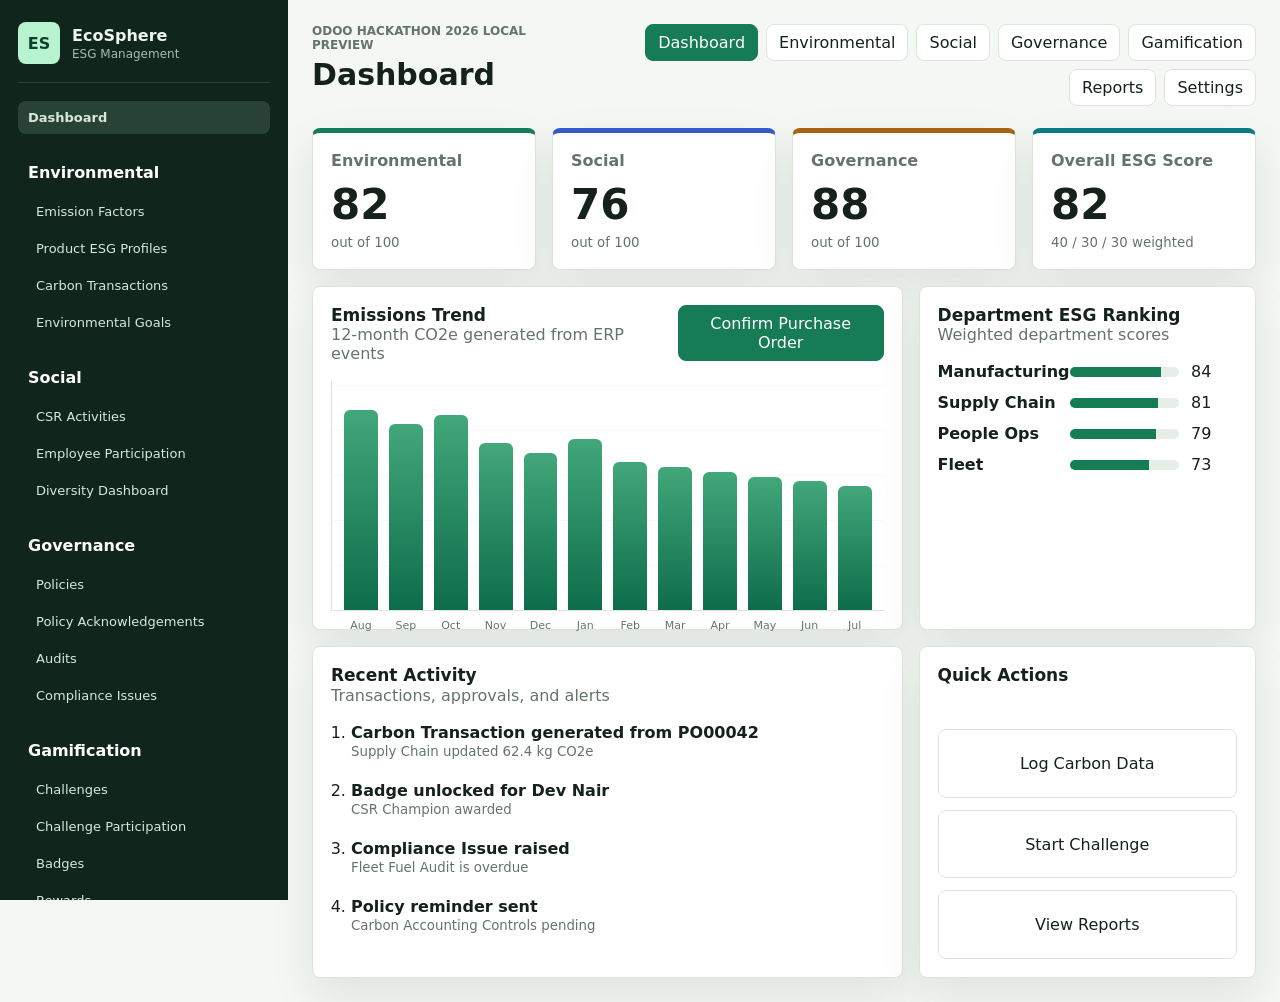
==== web_preview/index.html @ 4e969020 "Add local EcoSphere preview server" ====
<!doctype html>
<html lang="en">
<head>
  <meta charset="utf-8">
  <meta name="viewport" content="width=device-width, initial-scale=1">
  <title>EcoSphere ESG Platform</title>
  <link rel="stylesheet" href="styles.css">
</head>
<body>
  <aside class="sidebar" aria-label="EcoSphere navigation">
    <div class="brand">
      <div class="brand-mark">ES</div>
      <div>
        <strong>EcoSphere</strong>
        <span>ESG Management</span>
      </div>
    </div>

    <nav class="side-nav">
      <a href="#dashboard" data-section="dashboard" class="active">Dashboard</a>
      <section>
        <button type="button" data-section="environmental">Environmental</button>
        <a href="#environmental" data-subtab="factors">Emission Factors</a>
        <a href="#environmental" data-subtab="profiles">Product ESG Profiles</a>
        <a href="#environmental" data-subtab="transactions">Carbon Transactions</a>
        <a href="#environmental" data-subtab="goals">Environmental Goals</a>
      </section>
      <section>
        <button type="button" data-section="social">Social</button>
        <a href="#social" data-subtab="activities">CSR Activities</a>
        <a href="#social" data-subtab="participation">Employee Participation</a>
        <a href="#social" data-subtab="diversity">Diversity Dashboard</a>
      </section>
      <section>
        <button type="button" data-section="governance">Governance</button>
        <a href="#governance" data-subtab="policies">Policies</a>
        <a href="#governance" data-subtab="acknowledgements">Policy Acknowledgements</a>
        <a href="#governance" data-subtab="audits">Audits</a>
        <a href="#governance" data-subtab="issues">Compliance Issues</a>
      </section>
      <section>
        <button type="button" data-section="gamification">Gamification</button>
        <a href="#gamification" data-subtab="challenges">Challenges</a>
        <a href="#gamification" data-subtab="challengeParticipation">Challenge Participation</a>
        <a href="#gamification" data-subtab="badges">Badges</a>
        <a href="#gamification" data-subtab="rewards">Rewards</a>
        <a href="#gamification" data-subtab="leaderboard">Leaderboard</a>
      </section>
      <section>
        <button type="button" data-section="reports">Reports</button>
        <a href="#reports" data-report="environmental">Environmental Report</a>
        <a href="#reports" data-report="social">Social Report</a>
        <a href="#reports" data-report="governance">Governance Report</a>
        <a href="#reports" data-report="summary">ESG Summary Report</a>
        <a href="#reports" data-report="custom">Custom Report Builder</a>
      </section>
      <section>
        <button type="button" data-section="settings">Settings</button>
        <a href="#settings" data-subtab="departments">Departments</a>
        <a href="#settings" data-subtab="categories">Categories</a>
        <a href="#settings" data-subtab="configuration">ESG Configuration</a>
        <a href="#settings" data-subtab="notifications">Notification Settings</a>
      </section>
    </nav>
  </aside>

  <main class="app-shell">
    <header class="topbar">
      <div>
        <p class="eyebrow">Odoo Hackathon 2026 local preview</p>
        <h1 id="pageTitle">Dashboard</h1>
      </div>
      <nav class="tabs" aria-label="Quick module navigation">
        <button type="button" data-section="dashboard" class="active">Dashboard</button>
        <button type="button" data-section="environmental">Environmental</button>
        <button type="button" data-section="social">Social</button>
        <button type="button" data-section="governance">Governance</button>
        <button type="button" data-section="gamification">Gamification</button>
        <button type="button" data-section="reports">Reports</button>
        <button type="button" data-section="settings">Settings</button>
      </nav>
    </header>

    <section id="dashboard" class="screen active">
      <div class="score-grid">
        <article class="score-card environmental">
          <span>Environmental</span>
          <strong id="envScore">82</strong>
          <small>out of 100</small>
        </article>
        <article class="score-card social">
          <span>Social</span>
          <strong id="socialScore">76</strong>
          <small>out of 100</small>
        </article>
        <article class="score-card governance">
          <span>Governance</span>
          <strong id="govScore">88</strong>
          <small>out of 100</small>
        </article>
        <article class="score-card overall">
          <span>Overall ESG Score</span>
          <strong id="overallScore">82</strong>
          <small>40 / 30 / 30 weighted</small>
        </article>
      </div>

      <div class="dashboard-grid">
        <section class="panel wide">
          <div class="panel-head">
            <div>
              <h2>Emissions Trend</h2>
              <p>12-month CO2e generated from ERP events</p>
            </div>
            <button id="simulatePurchase" type="button" class="primary">Confirm Purchase Order</button>
          </div>
          <div class="line-chart" id="emissionChart" aria-label="12 month emissions trend"></div>
        </section>

        <section class="panel">
          <div class="panel-head">
            <div>
              <h2>Department ESG Ranking</h2>
              <p>Weighted department scores</p>
            </div>
          </div>
          <div id="departmentRanking" class="ranking"></div>
        </section>

        <section class="panel">
          <div class="panel-head">
            <div>
              <h2>Recent Activity</h2>
              <p>Transactions, approvals, and alerts</p>
            </div>
          </div>
          <ol id="activityFeed" class="activity-feed"></ol>
        </section>

        <section class="panel actions-panel">
          <h2>Quick Actions</h2>
          <button type="button" data-section="environmental" data-subtab="transactions">Log Carbon Data</button>
          <button type="button" data-section="gamification" data-subtab="challenges">Start Challenge</button>
          <button type="button" data-section="reports">View Reports</button>
        </section>
      </div>
    </section>

    <section id="environmental" class="screen">
      <div class="module-tabs" data-tabs-for="environmental">
        <button type="button" data-subtab="factors" class="active">Emission Factors</button>
        <button type="button" data-subtab="profiles">Product ESG Profiles</button>
        <button type="button" data-subtab="transactions">Carbon Transactions</button>
        <button type="button" data-subtab="goals">Environmental Goals</button>
      </div>
      <div class="info-strip">Carbon Transactions are auto-generated from Purchase, Manufacturing, Fleet, and Expense records when Auto Emission Calculation is on.</div>
      <div class="subscreen active" data-subscreen="factors">
        <div class="table-wrap">
          <table>
            <thead><tr><th>Name</th><th>Activity Type</th><th>Unit</th><th>CO2e per Unit</th><th>Status</th></tr></thead>
            <tbody id="factorRows"></tbody>
          </table>
        </div>
      </div>
      <div class="subscreen" data-subscreen="profiles">
        <div class="table-wrap">
          <table>
            <thead><tr><th>Product</th><th>Recyclability</th><th>Sustainable Source</th><th>Emission Factor</th></tr></thead>
            <tbody id="profileRows"></tbody>
          </table>
        </div>
      </div>
      <div class="subscreen" data-subscreen="transactions">
        <div class="table-wrap">
          <table>
            <thead><tr><th>Date</th><th>Department</th><th>Source</th><th>Quantity</th><th>Calculated CO2e</th><th>Status</th></tr></thead>
            <tbody id="transactionRows"></tbody>
          </table>
        </div>
      </div>
      <div class="subscreen" data-subscreen="goals">
        <div class="table-wrap">
          <table>
            <thead><tr><th>Department</th><th>Target CO2</th><th>Current CO2</th><th>Progress</th><th>Deadline</th><th>Status</th></tr></thead>
            <tbody id="goalRows"></tbody>
          </table>
        </div>
      </div>
    </section>

    <section id="social" class="screen">
      <div class="module-tabs" data-tabs-for="social">
        <button type="button" data-subtab="activities" class="active">CSR Activities</button>
        <button type="button" data-subtab="participation">Employee Participation</button>
        <button type="button" data-subtab="diversity">Diversity Dashboard</button>
      </div>
      <div class="subscreen active" data-subscreen="activities">
        <div id="csrCards" class="card-grid"></div>
      </div>
      <div class="subscreen" data-subscreen="participation">
        <div class="table-wrap">
          <table>
            <thead><tr><th>Employee</th><th>Activity</th><th>Proof</th><th>Points</th><th>Approval Status</th><th>Actions</th></tr></thead>
            <tbody id="participationRows"></tbody>
          </table>
        </div>
      </div>
      <div class="subscreen" data-subscreen="diversity">
        <div class="metric-grid" id="diversityCards"></div>
      </div>
    </section>

    <section id="governance" class="screen">
      <div class="module-tabs" data-tabs-for="governance">
        <button type="button" data-subtab="policies" class="active">Policies</button>
        <button type="button" data-subtab="acknowledgements">Policy Acknowledgements</button>
        <button type="button" data-subtab="audits">Audits</button>
        <button type="button" data-subtab="issues">Compliance Issues</button>
      </div>
      <div class="subscreen active" data-subscreen="policies">
        <div class="table-wrap"><table><thead><tr><th>Policy</th><th>Published</th><th>Status</th><th>Acknowledgement Rate</th></tr></thead><tbody id="policyRows"></tbody></table></div>
      </div>
      <div class="subscreen" data-subscreen="acknowledgements">
        <div class="table-wrap"><table><thead><tr><th>Employee</th><th>Policy</th><th>Status</th><th>Acknowledged Date</th></tr></thead><tbody id="ackRows"></tbody></table></div>
      </div>
      <div class="subscreen" data-subscreen="audits">
        <div class="table-wrap"><table><thead><tr><th>Department</th><th>Auditor</th><th>Date</th><th>Findings</th><th>Status</th></tr></thead><tbody id="auditRows"></tbody></table></div>
        <h2 class="section-heading">Linked Compliance Issues</h2>
        <div class="table-wrap"><table><thead><tr><th>Audit</th><th>Severity</th><th>Description</th><th>Owner</th><th>Due Date</th><th>Status</th></tr></thead><tbody id="issueRowsLinked"></tbody></table></div>
      </div>
      <div class="subscreen" data-subscreen="issues">
        <div class="table-wrap"><table><thead><tr><th>Audit</th><th>Severity</th><th>Description</th><th>Owner</th><th>Due Date</th><th>Status</th></tr></thead><tbody id="issueRows"></tbody></table></div>
      </div>
    </section>

    <section id="gamification" class="screen">
      <div class="module-tabs" data-tabs-for="gamification">
        <button type="button" data-subtab="challenges" class="active">Challenges</button>
        <button type="button" data-subtab="challengeParticipation">Challenge Participation</button>
        <button type="button" data-subtab="badges">Badges</button>
        <button type="button" data-subtab="rewards">Rewards</button>
        <button type="button" data-subtab="leaderboard">Leaderboard</button>
      </div>
      <div class="subscreen active" data-subscreen="challenges">
        <div class="filter-row" id="challengeFilters"></div>
        <div id="challengeCards" class="card-grid"></div>
      </div>
      <div class="subscreen" data-subscreen="challengeParticipation">
        <div class="table-wrap"><table><thead><tr><th>Employee</th><th>Challenge</th><th>Progress</th><th>Proof</th><th>Approval</th><th>XP</th></tr></thead><tbody id="challengePartRows"></tbody></table></div>
      </div>
      <div class="subscreen" data-subscreen="badges"><div id="badgeGallery" class="badge-grid"></div></div>
      <div class="subscreen" data-subscreen="rewards">
        <div class="table-wrap"><table><thead><tr><th>Reward</th><th>Points Required</th><th>Stock</th><th>Status</th><th>Action</th></tr></thead><tbody id="rewardRows"></tbody></table></div>
      </div>
      <div class="subscreen" data-subscreen="leaderboard"><div id="leaderboardRows" class="leaderboard"></div></div>
    </section>

    <section id="reports" class="screen">
      <div class="report-grid">
        <article class="report-card"><h2>Environmental Report</h2><p>Carbon transactions, goal progress, department breakdown.</p><button type="button">Generate</button></article>
        <article class="report-card"><h2>Social Report</h2><p>CSR participation, diversity, and training summaries.</p><button type="button">Generate</button></article>
        <article class="report-card"><h2>Governance Report</h2><p>Policy acknowledgements, audit findings, issue aging.</p><button type="button">Generate</button></article>
        <article class="report-card"><h2>ESG Summary Report</h2><p>Environmental, Social, Governance, and Overall scores.</p><button type="button">Generate</button></article>
      </div>
      <section class="builder-panel">
        <div>
          <p class="eyebrow">Custom Report Builder</p>
          <h2>Combine filters freely</h2>
        </div>
        <div class="chip-row">
          <button>Date Range</button><button>Department</button><button>Module</button><button>Employee</button><button>Challenge</button><button>ESG Category</button>
        </div>
        <div class="builder-actions">
          <button type="button" class="primary">Run</button>
          <button type="button">Export PDF</button>
          <button type="button">Export Excel</button>
          <button type="button">Export CSV</button>
        </div>
      </section>
    </section>

    <section id="settings" class="screen">
      <div class="module-tabs" data-tabs-for="settings">
        <button type="button" data-subtab="departments" class="active">Departments</button>
        <button type="button" data-subtab="categories">Categories</button>
        <button type="button" data-subtab="configuration">ESG Configuration</button>
        <button type="button" data-subtab="notifications">Notification Settings</button>
      </div>
      <div class="subscreen active" data-subscreen="departments">
        <div class="table-wrap"><table><thead><tr><th>Name</th><th>Code</th><th>Head</th><th>Parent Dept</th><th>Employees</th><th>Status</th></tr></thead><tbody id="departmentRows"></tbody></table></div>
      </div>
      <div class="subscreen" data-subscreen="categories">
        <div class="table-wrap"><table><thead><tr><th>Name</th><th>Type</th><th>Status</th></tr></thead><tbody id="categoryRows"></tbody></table></div>
      </div>
      <div class="subscreen" data-subscreen="configuration">
        <div class="settings-grid">
          <label><input type="checkbox" checked> Auto Emission Calculation</label>
          <label><input type="checkbox" checked> Evidence Requirement</label>
          <label><input type="checkbox" checked> Badge Auto-Award</label>
          <label><input type="checkbox" checked> Compliance Email Alerts</label>
        </div>
        <div class="weight-panel"><span>Environmental 40%</span><span>Social 30%</span><span>Governance 30%</span></div>
      </div>
      <div class="subscreen" data-subscreen="notifications">
        <div class="settings-grid">
          <label><input type="checkbox" checked> New Compliance Issue raised</label>
          <label><input type="checkbox" checked> Participation approval decision</label>
          <label><input type="checkbox" checked> Policy acknowledgement reminder</label>
          <label><input type="checkbox" checked> Badge unlocked</label>
        </div>
      </div>
    </section>
  </main>

  <div id="toast" class="toast" role="status" aria-live="polite"></div>
  <script src="app.js"></script>
</body>
</html>
---- web_preview/styles.css ----
:root {
  --bg: #f4f7f4;
  --panel: #ffffff;
  --ink: #15211b;
  --muted: #65746b;
  --line: #dbe5dc;
  --green: #167c55;
  --teal: #0a7b83;
  --amber: #a76512;
  --red: #b42318;
  --blue: #3559c7;
  --shadow: 0 18px 45px rgba(26, 48, 35, 0.09);
}

* { box-sizing: border-box; }

body {
  margin: 0;
  min-height: 100vh;
  color: var(--ink);
  background: var(--bg);
  font-family: Inter, ui-sans-serif, system-ui, -apple-system, BlinkMacSystemFont, "Segoe UI", sans-serif;
}

button, input { font: inherit; }

.sidebar {
  position: fixed;
  inset: 0 auto 0 0;
  width: 288px;
  overflow-y: auto;
  background: #10251c;
  color: #edf6ee;
  padding: 22px 18px;
}

.brand {
  display: flex;
  align-items: center;
  gap: 12px;
  padding-bottom: 18px;
  border-bottom: 1px solid rgba(255, 255, 255, 0.12);
  margin-bottom: 18px;
}

.brand-mark {
  display: grid;
  place-items: center;
  width: 42px;
  height: 42px;
  border-radius: 8px;
  background: #b7f3ce;
  color: #0c422d;
  font-weight: 800;
}

.brand span, .eyebrow, .panel p, .report-card p, .score-card small { color: var(--muted); }
.brand span { display: block; color: #a9bbae; font-size: 12px; margin-top: 2px; }

.side-nav, .side-nav section {
  display: grid;
  gap: 4px;
}

.side-nav section { margin-top: 12px; }

.side-nav a, .side-nav button {
  width: 100%;
  border: 0;
  color: #d8e8dd;
  background: transparent;
  text-align: left;
  text-decoration: none;
  padding: 9px 10px;
  border-radius: 8px;
  cursor: pointer;
}

.side-nav button {
  color: #ffffff;
  font-weight: 700;
  margin-top: 4px;
}

.side-nav a { font-size: 13px; padding-left: 18px; }
.side-nav > a { padding-left: 10px; font-weight: 700; }
.side-nav a.active, .side-nav button.active, .side-nav a:hover, .side-nav button:hover { background: rgba(183, 243, 206, 0.14); }

.app-shell {
  margin-left: 288px;
  min-height: 100vh;
  padding: 24px;
}

.topbar {
  display: flex;
  align-items: flex-start;
  justify-content: space-between;
  gap: 24px;
  margin-bottom: 22px;
}

h1, h2, p { margin: 0; }
h1 { font-size: 30px; line-height: 1.1; }
h2 { font-size: 17px; line-height: 1.2; }
.eyebrow { text-transform: uppercase; letter-spacing: 0; font-size: 12px; font-weight: 800; margin-bottom: 6px; }

.tabs, .module-tabs, .filter-row, .chip-row, .builder-actions {
  display: flex;
  gap: 8px;
  flex-wrap: wrap;
}

.tabs {
  justify-content: flex-end;
  max-width: 760px;
}

.tabs button, .module-tabs button, .filter-row button, .chip-row button, .builder-actions button, .actions-panel button, .report-card button, .primary {
  border: 1px solid var(--line);
  background: var(--panel);
  color: var(--ink);
  min-height: 36px;
  padding: 8px 12px;
  border-radius: 8px;
  cursor: pointer;
}

.tabs button.active, .module-tabs button.active, .filter-row button.active, .primary {
  background: var(--green);
  border-color: var(--green);
  color: #fff;
}

.screen, .subscreen { display: none; }
.screen.active, .subscreen.active { display: block; }

.score-grid {
  display: grid;
  grid-template-columns: repeat(4, minmax(0, 1fr));
  gap: 16px;
  margin-bottom: 16px;
}

.score-card {
  min-height: 128px;
  padding: 18px;
  border-radius: 8px;
  background: var(--panel);
  box-shadow: var(--shadow);
  border: 1px solid var(--line);
}

.score-card span { display: block; color: var(--muted); font-weight: 700; }
.score-card strong { display: block; font-size: 42px; line-height: 1; margin: 14px 0 6px; }
.score-card.environmental { border-top: 5px solid var(--green); }
.score-card.social { border-top: 5px solid var(--blue); }
.score-card.governance { border-top: 5px solid var(--amber); }
.score-card.overall { border-top: 5px solid var(--teal); }

.dashboard-grid {
  display: grid;
  grid-template-columns: minmax(0, 1.4fr) minmax(320px, 0.8fr);
  gap: 16px;
}

.panel, .report-card, .builder-panel {
  background: var(--panel);
  border: 1px solid var(--line);
  border-radius: 8px;
  box-shadow: var(--shadow);
  padding: 18px;
}

.panel.wide { min-height: 330px; }
.panel-head {
  display: flex;
  align-items: flex-start;
  justify-content: space-between;
  gap: 16px;
  margin-bottom: 18px;
}

.line-chart {
  position: relative;
  height: 230px;
  border-left: 1px solid var(--line);
  border-bottom: 1px solid var(--line);
  display: flex;
  align-items: end;
  gap: 11px;
  padding: 18px 12px 0;
  background: repeating-linear-gradient(to top, transparent 0 44px, #edf3ee 45px);
}

.bar {
  position: relative;
  flex: 1;
  min-width: 16px;
  max-width: 42px;
  background: linear-gradient(180deg, #42a77a, #0d6d4b);
  border-radius: 6px 6px 0 0;
}

.bar span {
  position: absolute;
  left: 50%;
  bottom: -22px;
  transform: translateX(-50%);
  color: var(--muted);
  font-size: 11px;
}

.ranking, .leaderboard, .activity-feed, .actions-panel {
  display: grid;
  gap: 12px;
}

.rank-row, .leader-row {
  display: grid;
  grid-template-columns: 120px 1fr 46px;
  align-items: center;
  gap: 12px;
}

.rank-meter, .progress {
  height: 10px;
  background: #e7eee8;
  border-radius: 999px;
  overflow: hidden;
}

.rank-meter i, .progress i {
  display: block;
  height: 100%;
  background: var(--green);
}

.activity-feed {
  padding-left: 20px;
}

.activity-feed li {
  margin-bottom: 10px;
}

.activity-feed small {
  display: block;
  color: var(--muted);
  margin-top: 2px;
}

.module-tabs, .info-strip {
  margin-bottom: 14px;
}

.info-strip {
  border: 1px solid #b9dccc;
  background: #eaf7ef;
  color: #145438;
  border-radius: 8px;
  padding: 12px 14px;
  font-weight: 700;
}

.table-wrap {
  overflow-x: auto;
  background: var(--panel);
  border: 1px solid var(--line);
  border-radius: 8px;
  box-shadow: var(--shadow);
}

table {
  width: 100%;
  border-collapse: collapse;
  min-width: 760px;
}

th, td {
  padding: 14px 16px;
  border-bottom: 1px solid var(--line);
  text-align: left;
  vertical-align: middle;
}

th {
  font-size: 12px;
  text-transform: uppercase;
  letter-spacing: 0;
  color: var(--muted);
  background: #f8fbf8;
}

tr:last-child td { border-bottom: 0; }

.pill {
  display: inline-flex;
  align-items: center;
  min-height: 26px;
  padding: 4px 9px;
  border-radius: 999px;
  font-size: 12px;
  font-weight: 800;
  background: #eef3ee;
  color: var(--ink);
}

.pill.good { background: #dcf5e7; color: #12613e; }
.pill.warn { background: #fff3da; color: #83510d; }
.pill.bad { background: #ffe7e3; color: #9c241b; }
.pill.info { background: #e6efff; color: #2447aa; }

.card-grid, .report-grid, .metric-grid, .settings-grid {
  display: grid;
  grid-template-columns: repeat(3, minmax(0, 1fr));
  gap: 16px;
}

.report-grid {
  grid-template-columns: repeat(4, minmax(0, 1fr));
  margin-bottom: 18px;
}

.csr-card, .challenge-card, .metric-card, .badge-card {
  background: var(--panel);
  border: 1px solid var(--line);
  border-radius: 8px;
  box-shadow: var(--shadow);
  padding: 16px;
}

.csr-card p, .challenge-card p, .metric-card p, .badge-card p { color: var(--muted); margin-top: 7px; }
.card-meta { display: flex; gap: 8px; flex-wrap: wrap; margin-top: 14px; }

.section-heading {
  margin: 18px 0 12px;
}

.badge-grid {
  display: grid;
  grid-template-columns: repeat(4, minmax(0, 1fr));
  gap: 16px;
}

.badge-icon {
  display: grid;
  place-items: center;
  width: 54px;
  height: 54px;
  border-radius: 8px;
  background: #eaf7ef;
  color: var(--green);
  font-weight: 900;
  margin-bottom: 12px;
}

.leader-row {
  grid-template-columns: 42px 1fr 90px;
  background: var(--panel);
  border: 1px solid var(--line);
  border-radius: 8px;
  padding: 14px;
}

.builder-panel {
  border: 2px solid #128263;
  background: #f8fffb;
}

.chip-row { margin: 18px 0; }
.builder-actions button { min-width: 116px; }

.settings-grid label {
  display: flex;
  align-items: center;
  gap: 10px;
  background: var(--panel);
  border: 1px solid var(--line);
  border-radius: 8px;
  box-shadow: var(--shadow);
  padding: 18px;
  font-weight: 800;
}

.settings-grid input {
  width: 20px;
  height: 20px;
  accent-color: var(--green);
}

.weight-panel {
  display: flex;
  gap: 12px;
  flex-wrap: wrap;
  margin-top: 18px;
}

.weight-panel span {
  background: #10251c;
  color: #fff;
  border-radius: 8px;
  padding: 12px 14px;
  font-weight: 800;
}

.toast {
  position: fixed;
  right: 24px;
  bottom: 24px;
  max-width: 380px;
  background: #10251c;
  color: #fff;
  padding: 14px 16px;
  border-radius: 8px;
  box-shadow: var(--shadow);
  transform: translateY(120%);
  opacity: 0;
  transition: 180ms ease;
  z-index: 20;
}

.toast.show {
  transform: translateY(0);
  opacity: 1;
}

@media (max-width: 1180px) {
  .score-grid, .report-grid { grid-template-columns: repeat(2, minmax(0, 1fr)); }
  .dashboard-grid { grid-template-columns: 1fr; }
  .card-grid, .metric-grid, .settings-grid, .badge-grid { grid-template-columns: repeat(2, minmax(0, 1fr)); }
}

@media (max-width: 820px) {
  .sidebar {
    position: static;
    width: auto;
    max-height: 360px;
  }
  .app-shell {
    margin-left: 0;
    padding: 18px;
  }
  .topbar {
    display: grid;
  }
  .tabs {
    justify-content: flex-start;
  }
  .score-grid, .report-grid, .card-grid, .metric-grid, .settings-grid, .badge-grid { grid-template-columns: 1fr; }
}
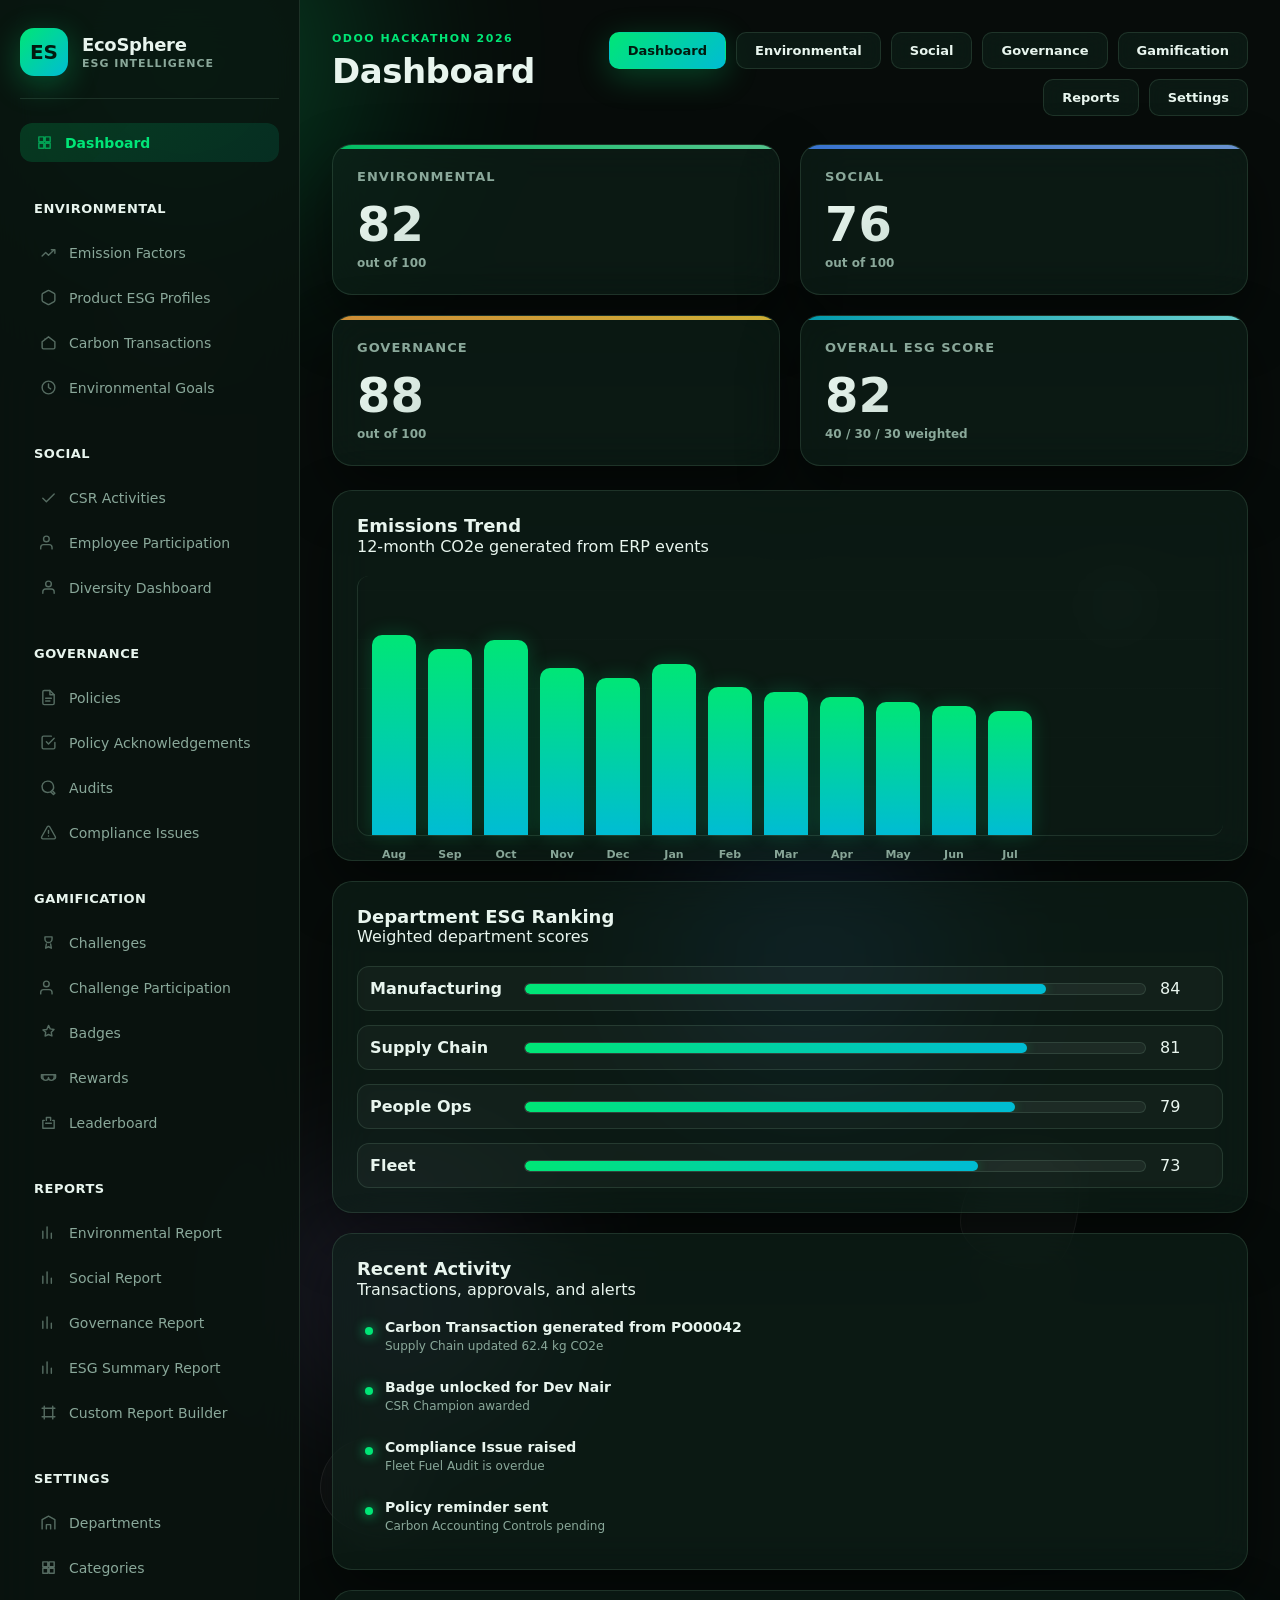
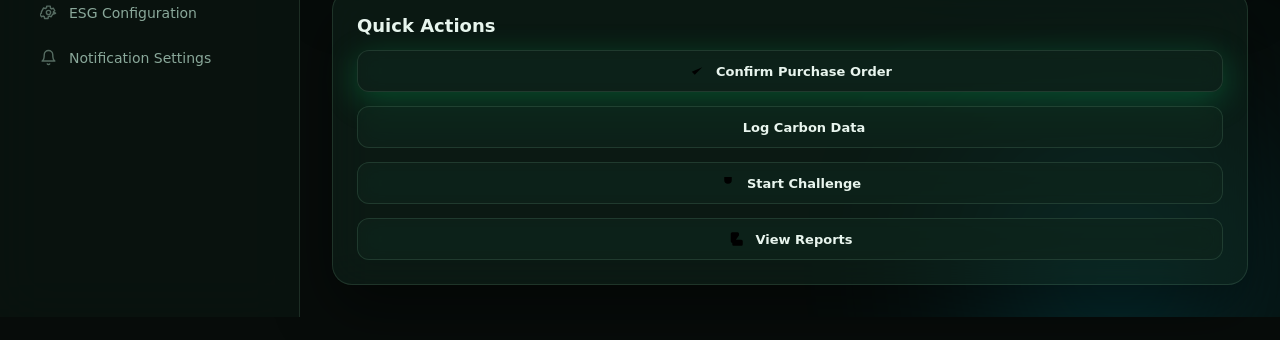
==== commit 38d2ffd3: "Add Carbon Engine, Web Preview, README & screenshots - Carbon Transaction model with auto CO2e calcu" ====
--- a/web_preview/index.html
+++ b/web_preview/index.html
@@ -7,12 +7,23 @@
   <link rel="stylesheet" href="styles.css">
 </head>
 <body>
+  <div id="bg-canvas">
+    <div class="orb orb-1"></div>
+    <div class="orb orb-2"></div>
+    <div class="orb orb-3"></div>
+    <div class="orb orb-4"></div>
+    <div class="floating-shape shape-1"></div>
+    <div class="floating-shape shape-2"></div>
+    <div class="floating-shape shape-3"></div>
+    <div class="floating-shape shape-4"></div>
+  </div>
+
   <aside class="sidebar" aria-label="EcoSphere navigation">
     <div class="brand">
       <div class="brand-mark">ES</div>
       <div>
         <strong>EcoSphere</strong>
-        <span>ESG Management</span>
+        <span>ESG Intelligence</span>
       </div>
     </div>
 
@@ -67,7 +78,7 @@
   <main class="app-shell">
     <header class="topbar">
       <div>
-        <p class="eyebrow">Odoo Hackathon 2026 local preview</p>
+        <p class="eyebrow">Odoo Hackathon 2026</p>
         <h1 id="pageTitle">Dashboard</h1>
       </div>
       <nav class="tabs" aria-label="Quick module navigation">
@@ -112,7 +123,6 @@
               <h2>Emissions Trend</h2>
               <p>12-month CO2e generated from ERP events</p>
             </div>
-            <button id="simulatePurchase" type="button" class="primary">Confirm Purchase Order</button>
           </div>
           <div class="line-chart" id="emissionChart" aria-label="12 month emissions trend"></div>
         </section>
@@ -139,9 +149,22 @@
 
         <section class="panel actions-panel">
           <h2>Quick Actions</h2>
-          <button type="button" data-section="environmental" data-subtab="transactions">Log Carbon Data</button>
-          <button type="button" data-section="gamification" data-subtab="challenges">Start Challenge</button>
-          <button type="button" data-section="reports">View Reports</button>
+          <button id="simulatePurchase" type="button" class="primary" data-action="confirm-po">
+            <svg viewBox="0 0 24 24" aria-hidden="true"><path d="M5 13l4 4L19 7"/></svg>
+            Confirm Purchase Order
+          </button>
+          <button type="button" data-section="environmental" data-subtab="transactions">
+            <svg viewBox="0 0 24 24" aria-hidden="true"><path d="M12 3v12m0 0l-4-4m4 4l4-4M5 21h14"/></svg>
+            Log Carbon Data
+          </button>
+          <button type="button" data-section="gamification" data-subtab="challenges">
+            <svg viewBox="0 0 24 24" aria-hidden="true"><path d="M8 21h8M12 17v4M7 4h10v4a5 5 0 01-10 0V4z"/></svg>
+            Start Challenge
+          </button>
+          <button type="button" data-section="reports">
+            <svg viewBox="0 0 24 24" aria-hidden="true"><path d="M9 17H7a2 2 0 01-2-2V5a2 2 0 012-2h7a2 2 0 012 2v2M9 13h10a2 2 0 012 2v4a2 2 0 01-2 2H9a2 2 0 01-2-2v-4a2 2 0 012-2z"/></svg>
+            View Reports
+          </button>
         </section>
       </div>
     </section>
@@ -268,7 +291,7 @@
           <h2>Combine filters freely</h2>
         </div>
         <div class="chip-row">
-          <button>Date Range</button><button>Department</button><button>Module</button><button>Employee</button><button>Challenge</button><button>ESG Category</button>
+          <button type="button">Date Range</button><button type="button">Department</button><button type="button">Module</button><button type="button">Employee</button><button type="button">Challenge</button><button type="button">ESG Category</button>
         </div>
         <div class="builder-actions">
           <button type="button" class="primary">Run</button>
@@ -316,4 +339,3 @@
   <script src="app.js"></script>
 </body>
 </html>
-
--- a/web_preview/styles.css
+++ b/web_preview/styles.css
@@ -1,95 +1,196 @@
 :root {
-  --bg: #f4f7f4;
-  --panel: #ffffff;
-  --ink: #15211b;
-  --muted: #65746b;
-  --line: #dbe5dc;
-  --green: #167c55;
-  --teal: #0a7b83;
-  --amber: #a76512;
-  --red: #b42318;
-  --blue: #3559c7;
-  --shadow: 0 18px 45px rgba(26, 48, 35, 0.09);
-}
-
-* { box-sizing: border-box; }
+  --bg: #070c0a;
+  --panel: rgba(16, 37, 28, 0.55);
+  --panel-solid: #0f221a;
+  --ink: #e8f5ee;
+  --muted: #8aa89a;
+  --line: rgba(183, 243, 206, 0.12);
+  --green: #00e676;
+  --teal: #00bcd4;
+  --amber: #ffab40;
+  --red: #ff5252;
+  --blue: #448aff;
+  --purple: #b388ff;
+  --shadow: 0 25px 60px rgba(0, 0, 0, 0.45);
+  --glass: rgba(255, 255, 255, 0.03);
+  --glass-border: rgba(255, 255, 255, 0.08);
+}
+
+* { box-sizing: border-box; margin: 0; padding: 0; }
+
+html {
+  scroll-behavior: smooth;
+}
 
 body {
-  margin: 0;
   min-height: 100vh;
   color: var(--ink);
   background: var(--bg);
   font-family: Inter, ui-sans-serif, system-ui, -apple-system, BlinkMacSystemFont, "Segoe UI", sans-serif;
+  overflow-x: hidden;
+  perspective: 1200px;
 }
 
 button, input { font: inherit; }
+
+#bg-canvas {
+  position: fixed;
+  inset: 0;
+  z-index: 0;
+  pointer-events: none;
+  overflow: hidden;
+}
+
+.orb {
+  position: absolute;
+  border-radius: 50%;
+  filter: blur(90px);
+  opacity: 0.35;
+  animation: drift 18s infinite ease-in-out;
+}
+
+.orb-1 { width: 500px; height: 500px; background: radial-gradient(circle, var(--green), transparent 70%); top: -10%; left: -5%; animation-delay: 0s; }
+.orb-2 { width: 400px; height: 400px; background: radial-gradient(circle, var(--teal), transparent 70%); bottom: -8%; right: -3%; animation-delay: -6s; }
+.orb-3 { width: 350px; height: 350px; background: radial-gradient(circle, var(--blue), transparent 70%); top: 40%; left: 50%; animation-delay: -12s; }
+.orb-4 { width: 280px; height: 280px; background: radial-gradient(circle, var(--purple), transparent 70%); top: 60%; left: 20%; animation-delay: -3s; }
+
+@keyframes drift {
+  0%, 100% { transform: translate(0, 0) scale(1); }
+  25% { transform: translate(60px, -80px) scale(1.1); }
+  50% { transform: translate(-40px, 40px) scale(0.9); }
+  75% { transform: translate(80px, 60px) scale(1.05); }
+}
+
+.floating-shape {
+  position: absolute;
+  border: 1px solid rgba(255, 255, 255, 0.08);
+  background: var(--glass);
+  backdrop-filter: blur(4px);
+  animation: float 20s infinite linear;
+}
+
+.shape-1 { width: 80px; height: 80px; top: 15%; left: 10%; border-radius: 30% 70% 70% 30% / 30% 30% 70% 70%; animation-duration: 22s; }
+.shape-2 { width: 120px; height: 120px; top: 60%; left: 75%; border-radius: 60% 40% 30% 70% / 60% 30% 70% 40%; animation-duration: 26s; animation-delay: -5s; }
+.shape-3 { width: 60px; height: 60px; top: 30%; left: 85%; border-radius: 40% 60% 70% 30% / 40% 50% 60% 50%; animation-duration: 18s; animation-delay: -10s; }
+.shape-4 { width: 100px; height: 100px; top: 75%; left: 25%; border-radius: 50% 50% 30% 70% / 50% 30% 70% 50%; animation-duration: 24s; animation-delay: -15s; }
+
+@keyframes float {
+  0% { transform: translateY(0) rotate(0deg); opacity: 0.4; }
+  50% { transform: translateY(-40px) rotate(180deg); opacity: 0.7; }
+  100% { transform: translateY(0) rotate(360deg); opacity: 0.4; }
+}
 
 .sidebar {
   position: fixed;
   inset: 0 auto 0 0;
-  width: 288px;
+  width: 300px;
   overflow-y: auto;
-  background: #10251c;
-  color: #edf6ee;
-  padding: 22px 18px;
+  background: rgba(10, 20, 16, 0.85);
+  backdrop-filter: blur(24px);
+  -webkit-backdrop-filter: blur(24px);
+  border-right: 1px solid var(--line);
+  padding: 28px 20px;
+  z-index: 10;
+  transform-style: preserve-3d;
 }
 
 .brand {
   display: flex;
   align-items: center;
-  gap: 12px;
-  padding-bottom: 18px;
-  border-bottom: 1px solid rgba(255, 255, 255, 0.12);
-  margin-bottom: 18px;
+  gap: 14px;
+  padding-bottom: 22px;
+  border-bottom: 1px solid var(--line);
+  margin-bottom: 24px;
+  transform: translateZ(30px);
 }
 
 .brand-mark {
   display: grid;
   place-items: center;
-  width: 42px;
-  height: 42px;
-  border-radius: 8px;
-  background: #b7f3ce;
-  color: #0c422d;
-  font-weight: 800;
-}
-
-.brand span, .eyebrow, .panel p, .report-card p, .score-card small { color: var(--muted); }
-.brand span { display: block; color: #a9bbae; font-size: 12px; margin-top: 2px; }
-
-.side-nav, .side-nav section {
-  display: grid;
-  gap: 4px;
-}
-
-.side-nav section { margin-top: 12px; }
+  width: 48px;
+  height: 48px;
+  border-radius: 14px;
+  background: linear-gradient(135deg, var(--green), var(--teal));
+  color: #021a0f;
+  font-weight: 900;
+  font-size: 20px;
+  box-shadow: 0 8px 32px rgba(0, 230, 118, 0.3);
+  animation: pulse-glow 3s ease-in-out infinite;
+}
+
+@keyframes pulse-glow {
+  0%, 100% { box-shadow: 0 8px 32px rgba(0, 230, 118, 0.3); }
+  50% { box-shadow: 0 8px 48px rgba(0, 230, 118, 0.5); }
+}
+
+.brand strong { display: block; font-size: 18px; letter-spacing: -0.3px; }
+.brand span { display: block; color: var(--muted); font-size: 11px; font-weight: 700; text-transform: uppercase; letter-spacing: 1px; margin-top: 2px; }
+
+.side-nav, .side-nav section { display: grid; gap: 6px; }
+.side-nav section { margin-top: 16px; }
 
 .side-nav a, .side-nav button {
   width: 100%;
+  display: flex;
+  align-items: center;
+  gap: 12px;
   border: 0;
-  color: #d8e8dd;
+  color: var(--muted);
   background: transparent;
   text-align: left;
   text-decoration: none;
-  padding: 9px 10px;
-  border-radius: 8px;
+  padding: 11px 14px;
+  border-radius: 12px;
   cursor: pointer;
-}
+  transition: all 0.3s cubic-bezier(0.4, 0, 0.2, 1);
+  transform-style: preserve-3d;
+  position: relative;
+  overflow: hidden;
+}
+
+.side-nav a::before, .side-nav button::before {
+  content: "";
+  position: absolute;
+  inset: 0;
+  background: linear-gradient(135deg, rgba(0, 230, 118, 0.1), rgba(0, 188, 212, 0.05));
+  opacity: 0;
+  transition: opacity 0.3s ease;
+  border-radius: 12px;
+}
+
+.side-nav a:hover::before, .side-nav button:hover::before, .side-nav a.active::before, .side-nav button.active::before { opacity: 1; }
+
+.side-nav a:hover, .side-nav button:hover { color: var(--ink); transform: translateX(4px) translateZ(10px); }
+.side-nav a.active, .side-nav button.active { color: var(--green); font-weight: 700; background: rgba(0, 230, 118, 0.08); }
+
+.nav-ico {
+  width: 20px;
+  height: 20px;
+  flex: 0 0 20px;
+  opacity: 0.8;
+  transition: all 0.3s ease;
+}
+
+.side-nav a .nav-ico { margin-left: 2px; width: 17px; height: 17px; flex-basis: 17px; opacity: 0.6; }
 
 .side-nav button {
-  color: #ffffff;
+  color: var(--ink);
   font-weight: 700;
-  margin-top: 4px;
-}
-
-.side-nav a { font-size: 13px; padding-left: 18px; }
-.side-nav > a { padding-left: 10px; font-weight: 700; }
-.side-nav a.active, .side-nav button.active, .side-nav a:hover, .side-nav button:hover { background: rgba(183, 243, 206, 0.14); }
+  margin-top: 6px;
+  font-size: 13px;
+  text-transform: uppercase;
+  letter-spacing: 0.5px;
+}
+
+.side-nav a { font-size: 14px; padding-left: 18px; }
+.side-nav > a { padding-left: 14px; font-weight: 700; font-size: 14px; }
 
 .app-shell {
-  margin-left: 288px;
+  margin-left: 300px;
   min-height: 100vh;
-  padding: 24px;
+  padding: 32px;
+  position: relative;
+  z-index: 1;
 }
 
 .topbar {
@@ -97,199 +198,354 @@
   align-items: flex-start;
   justify-content: space-between;
   gap: 24px;
-  margin-bottom: 22px;
-}
-
-h1, h2, p { margin: 0; }
-h1 { font-size: 30px; line-height: 1.1; }
-h2 { font-size: 17px; line-height: 1.2; }
-.eyebrow { text-transform: uppercase; letter-spacing: 0; font-size: 12px; font-weight: 800; margin-bottom: 6px; }
+  margin-bottom: 28px;
+  animation: fadeInUp 0.6s ease-out;
+}
+
+@keyframes fadeInUp {
+  from { opacity: 0; transform: translateY(20px); }
+  to { opacity: 1; transform: translateY(0); }
+}
+
+.eyebrow {
+  text-transform: uppercase;
+  letter-spacing: 1.5px;
+  font-size: 11px;
+  font-weight: 800;
+  color: var(--green);
+  margin-bottom: 8px;
+}
+
+h1 { font-size: 34px; line-height: 1.1; font-weight: 800; letter-spacing: -0.5px; }
+h2 { font-size: 18px; line-height: 1.2; font-weight: 700; }
+p { margin: 0; }
 
 .tabs, .module-tabs, .filter-row, .chip-row, .builder-actions {
   display: flex;
-  gap: 8px;
+  gap: 10px;
   flex-wrap: wrap;
 }
 
-.tabs {
-  justify-content: flex-end;
-  max-width: 760px;
-}
-
-.tabs button, .module-tabs button, .filter-row button, .chip-row button, .builder-actions button, .actions-panel button, .report-card button, .primary {
+.tabs { justify-content: flex-end; max-width: 760px; }
+
+.tabs button, .module-tabs button, .filter-row button, .chip-row button, .builder-actions button, .actions-panel button {
+  padding: 10px 18px;
   border: 1px solid var(--line);
   background: var(--panel);
   color: var(--ink);
-  min-height: 36px;
-  padding: 8px 12px;
-  border-radius: 8px;
+  border-radius: 10px;
   cursor: pointer;
+  transition: all 0.3s cubic-bezier(0.4, 0, 0.2, 1);
+  backdrop-filter: blur(12px);
+  font-weight: 600;
+  font-size: 13px;
+  display: flex;
+  align-items: center;
+  gap: 8px;
+}
+
+.tabs button:hover, .module-tabs button:hover, .filter-row button:hover, .chip-row button:hover, .builder-actions button:hover, .actions-panel button:hover {
+  background: rgba(255, 255, 255, 0.08);
+  border-color: rgba(255, 255, 255, 0.2);
+  transform: translateY(-2px);
+  box-shadow: 0 8px 24px rgba(0, 0, 0, 0.3);
 }
 
 .tabs button.active, .module-tabs button.active, .filter-row button.active, .primary {
-  background: var(--green);
-  border-color: var(--green);
-  color: #fff;
-}
-
-.screen, .subscreen { display: none; }
+  background: linear-gradient(135deg, var(--green), var(--teal));
+  border-color: transparent;
+  color: #021a0f;
+  font-weight: 800;
+  box-shadow: 0 8px 32px rgba(0, 230, 118, 0.25);
+}
+
+.primary svg { width: 18px; height: 18px; flex: 0 0 18px; }
+
+.screen, .subscreen {
+  display: none;
+  animation: fadeInUp 0.5s ease-out;
+}
+
 .screen.active, .subscreen.active { display: block; }
 
+@keyframes slideIn {
+  from { opacity: 0; transform: translateX(30px) rotateY(-5deg); }
+  to { opacity: 1; transform: translateX(0) rotateY(0); }
+}
+
+.screen.active { animation: slideIn 0.5s cubic-bezier(0.4, 0, 0.2, 1); }
+
 .score-grid {
   display: grid;
   grid-template-columns: repeat(4, minmax(0, 1fr));
-  gap: 16px;
-  margin-bottom: 16px;
+  gap: 20px;
+  margin-bottom: 24px;
 }
 
 .score-card {
-  min-height: 128px;
-  padding: 18px;
-  border-radius: 8px;
+  min-height: 150px;
+  padding: 24px;
+  border-radius: 20px;
   background: var(--panel);
+  backdrop-filter: blur(20px);
+  border: 1px solid var(--line);
   box-shadow: var(--shadow);
-  border: 1px solid var(--line);
-}
-
-.score-card span { display: block; color: var(--muted); font-weight: 700; }
-.score-card strong { display: block; font-size: 42px; line-height: 1; margin: 14px 0 6px; }
-.score-card.environmental { border-top: 5px solid var(--green); }
-.score-card.social { border-top: 5px solid var(--blue); }
-.score-card.governance { border-top: 5px solid var(--amber); }
-.score-card.overall { border-top: 5px solid var(--teal); }
+  position: relative;
+  overflow: hidden;
+  transition: all 0.4s cubic-bezier(0.4, 0, 0.2, 1);
+  transform-style: preserve-3d;
+}
+
+.score-card::before {
+  content: "";
+  position: absolute;
+  top: 0; left: 0; right: 0;
+  height: 4px;
+  background: linear-gradient(90deg, var(--green), var(--teal));
+  opacity: 0.8;
+}
+
+.score-card:hover {
+  transform: translateY(-8px) rotateX(5deg);
+  box-shadow: 0 30px 80px rgba(0, 0, 0, 0.5);
+  border-color: rgba(255, 255, 255, 0.15);
+}
+
+.score-card span { display: block; color: var(--muted); font-weight: 700; font-size: 13px; text-transform: uppercase; letter-spacing: 1px; }
+.score-card strong { display: block; font-size: 48px; line-height: 1; margin: 16px 0 8px; font-weight: 800; background: linear-gradient(135deg, var(--ink), var(--muted)); -webkit-background-clip: text; -webkit-text-fill-color: transparent; background-clip: text; }
+.score-card small { display: block; color: var(--muted); font-size: 12px; font-weight: 600; }
+
+.score-card.environmental::before { background: linear-gradient(90deg, var(--green), #69f0ae); }
+.score-card.social::before { background: linear-gradient(90deg, var(--blue), #82b1ff); }
+.score-card.governance::before { background: linear-gradient(90deg, var(--amber), #ffd740); }
+.score-card.overall::before { background: linear-gradient(90deg, var(--teal), #84ffff); }
 
 .dashboard-grid {
   display: grid;
-  grid-template-columns: minmax(0, 1.4fr) minmax(320px, 0.8fr);
-  gap: 16px;
-}
-
-.panel, .report-card, .builder-panel {
+  grid-template-columns: minmax(0, 1.5fr) minmax(340px, 0.9fr);
+  gap: 20px;
+}
+
+.panel, .report-card, .builder-panel, .csr-card, .challenge-card, .metric-card, .badge-card {
   background: var(--panel);
-  border: 1px solid var(--line);
-  border-radius: 8px;
+  backdrop-filter: blur(20px);
+  border: 1px solid var(--line);
+  border-radius: 20px;
   box-shadow: var(--shadow);
-  padding: 18px;
-}
-
-.panel.wide { min-height: 330px; }
+  padding: 24px;
+  transition: all 0.4s cubic-bezier(0.4, 0, 0.2, 1);
+  transform-style: preserve-3d;
+}
+
+.panel:hover, .report-card:hover, .csr-card:hover, .challenge-card:hover, .metric-card:hover, .badge-card:hover {
+  transform: translateY(-6px) rotateX(2deg);
+  box-shadow: 0 30px 80px rgba(0, 0, 0, 0.5);
+  border-color: rgba(255, 255, 255, 0.15);
+}
+
+.panel.wide { min-height: 360px; }
 .panel-head {
   display: flex;
   align-items: flex-start;
   justify-content: space-between;
   gap: 16px;
-  margin-bottom: 18px;
+  margin-bottom: 20px;
 }
 
 .line-chart {
   position: relative;
-  height: 230px;
+  height: 260px;
   border-left: 1px solid var(--line);
   border-bottom: 1px solid var(--line);
   display: flex;
   align-items: end;
-  gap: 11px;
-  padding: 18px 12px 0;
-  background: repeating-linear-gradient(to top, transparent 0 44px, #edf3ee 45px);
+  gap: 12px;
+  padding: 20px 14px 0;
+  background: repeating-linear-gradient(to top, transparent 0 48px, rgba(255, 255, 255, 0.02) 49px);
+  border-radius: 12px;
 }
 
 .bar {
   position: relative;
   flex: 1;
-  min-width: 16px;
-  max-width: 42px;
-  background: linear-gradient(180deg, #42a77a, #0d6d4b);
-  border-radius: 6px 6px 0 0;
+  min-width: 18px;
+  max-width: 44px;
+  background: linear-gradient(180deg, var(--green), var(--teal));
+  border-radius: 10px 10px 0 0;
+  cursor: pointer;
+  transition: all 0.4s cubic-bezier(0.4, 0, 0.2, 1);
+  box-shadow: 0 0 20px rgba(0, 230, 118, 0.2);
+  animation: growUp 1s ease-out backwards;
+}
+
+@keyframes growUp {
+  from { height: 0 !important; }
+}
+
+.bar:hover {
+  filter: brightness(1.2);
+  transform: translateY(-6px) scale(1.05);
+  box-shadow: 0 12px 40px rgba(0, 230, 118, 0.4);
+}
+
+.bar .tip {
+  position: absolute;
+  left: 50%;
+  bottom: calc(100% + 12px);
+  transform: translateX(-50%) translateY(6px);
+  background: var(--panel-solid);
+  color: var(--ink);
+  font-size: 12px;
+  font-weight: 700;
+  padding: 8px 12px;
+  border-radius: 10px;
+  white-space: nowrap;
+  opacity: 0;
+  pointer-events: none;
+  transition: all 0.3s ease;
+  z-index: 4;
+  border: 1px solid var(--line);
+  box-shadow: 0 8px 24px rgba(0, 0, 0, 0.4);
+}
+
+.bar:hover .tip {
+  opacity: 1;
+  transform: translateX(-50%) translateY(0);
 }
 
 .bar span {
   position: absolute;
   left: 50%;
-  bottom: -22px;
+  bottom: -26px;
   transform: translateX(-50%);
   color: var(--muted);
   font-size: 11px;
-}
-
-.ranking, .leaderboard, .activity-feed, .actions-panel {
-  display: grid;
-  gap: 12px;
-}
+  font-weight: 600;
+}
+
+.ranking, .leaderboard, .activity-feed, .actions-panel { display: grid; gap: 14px; }
 
 .rank-row, .leader-row {
   display: grid;
-  grid-template-columns: 120px 1fr 46px;
-  align-items: center;
-  gap: 12px;
+  grid-template-columns: 140px 1fr 50px;
+  align-items: center;
+  gap: 14px;
+  padding: 12px;
+  border-radius: 12px;
+  background: var(--glass);
+  border: 1px solid var(--line);
+  transition: all 0.3s ease;
+}
+
+.rank-row:hover, .leader-row:hover {
+  background: rgba(255, 255, 255, 0.06);
+  transform: translateX(4px);
 }
 
 .rank-meter, .progress {
-  height: 10px;
-  background: #e7eee8;
+  height: 12px;
+  background: rgba(255, 255, 255, 0.05);
   border-radius: 999px;
   overflow: hidden;
+  border: 1px solid var(--line);
 }
 
 .rank-meter i, .progress i {
   display: block;
   height: 100%;
+  background: linear-gradient(90deg, var(--green), var(--teal));
+  border-radius: 999px;
+  transition: width 1s cubic-bezier(0.4, 0, 0.2, 1);
+  box-shadow: 0 0 12px rgba(0, 230, 118, 0.3);
+}
+
+.activity-feed { padding-left: 8px; list-style: none; }
+.activity-feed li {
+  position: relative;
+  padding-left: 20px;
+  margin-bottom: 12px;
+  color: var(--muted);
+  font-size: 14px;
+}
+.activity-feed li::before {
+  content: "";
+  position: absolute;
+  left: 0;
+  top: 8px;
+  width: 8px;
+  height: 8px;
+  border-radius: 50%;
   background: var(--green);
-}
-
-.activity-feed {
-  padding-left: 20px;
-}
-
-.activity-feed li {
-  margin-bottom: 10px;
-}
-
-.activity-feed small {
-  display: block;
-  color: var(--muted);
-  margin-top: 2px;
-}
-
-.module-tabs, .info-strip {
-  margin-bottom: 14px;
-}
+  box-shadow: 0 0 12px var(--green);
+}
+.activity-feed small { display: block; color: var(--muted); margin-top: 4px; font-size: 12px; }
+.activity-feed strong { color: var(--ink); font-weight: 700; }
+
+.module-tabs, .info-strip { margin-bottom: 18px; }
 
 .info-strip {
-  border: 1px solid #b9dccc;
-  background: #eaf7ef;
-  color: #145438;
-  border-radius: 8px;
-  padding: 12px 14px;
+  border: 1px solid rgba(0, 230, 118, 0.3);
+  background: rgba(0, 230, 118, 0.05);
+  color: var(--green);
+  border-radius: 12px;
+  padding: 14px 18px;
   font-weight: 700;
+  font-size: 14px;
+  display: flex;
+  align-items: center;
+  gap: 10px;
+}
+
+.info-strip::before {
+  content: "ℹ";
+  display: grid;
+  place-items: center;
+  width: 24px;
+  height: 24px;
+  border-radius: 50%;
+  background: rgba(0, 230, 118, 0.15);
+  font-size: 14px;
 }
 
 .table-wrap {
   overflow-x: auto;
   background: var(--panel);
-  border: 1px solid var(--line);
-  border-radius: 8px;
+  backdrop-filter: blur(20px);
+  border: 1px solid var(--line);
+  border-radius: 20px;
   box-shadow: var(--shadow);
 }
 
 table {
   width: 100%;
   border-collapse: collapse;
-  min-width: 760px;
+  min-width: 800px;
 }
 
 th, td {
-  padding: 14px 16px;
+  padding: 16px 20px;
   border-bottom: 1px solid var(--line);
   text-align: left;
   vertical-align: middle;
+  font-size: 14px;
 }
 
 th {
-  font-size: 12px;
+  font-size: 11px;
   text-transform: uppercase;
-  letter-spacing: 0;
+  letter-spacing: 1px;
   color: var(--muted);
-  background: #f8fbf8;
+  background: rgba(255, 255, 255, 0.02);
+  font-weight: 700;
+}
+
+tr {
+  transition: all 0.3s ease;
+}
+
+tr:hover {
+  background: rgba(255, 255, 255, 0.03);
+  transform: scale(1.005);
 }
 
 tr:last-child td { border-bottom: 0; }
@@ -297,127 +553,164 @@
 .pill {
   display: inline-flex;
   align-items: center;
-  min-height: 26px;
-  padding: 4px 9px;
+  min-height: 28px;
+  padding: 5px 12px;
   border-radius: 999px;
   font-size: 12px;
   font-weight: 800;
-  background: #eef3ee;
-  color: var(--ink);
-}
-
-.pill.good { background: #dcf5e7; color: #12613e; }
-.pill.warn { background: #fff3da; color: #83510d; }
-.pill.bad { background: #ffe7e3; color: #9c241b; }
-.pill.info { background: #e6efff; color: #2447aa; }
+  background: rgba(255, 255, 255, 0.05);
+  color: var(--muted);
+  border: 1px solid var(--line);
+  transition: all 0.3s ease;
+}
+
+.pill.good { background: rgba(0, 230, 118, 0.12); color: var(--green); border-color: rgba(0, 230, 118, 0.3); box-shadow: 0 0 12px rgba(0, 230, 118, 0.15); }
+.pill.warn { background: rgba(255, 171, 64, 0.12); color: var(--amber); border-color: rgba(255, 171, 64, 0.3); box-shadow: 0 0 12px rgba(255, 171, 64, 0.15); }
+.pill.bad { background: rgba(255, 82, 82, 0.12); color: var(--red); border-color: rgba(255, 82, 82, 0.3); box-shadow: 0 0 12px rgba(255, 82, 82, 0.15); }
+.pill.info { background: rgba(68, 138, 255, 0.12); color: var(--blue); border-color: rgba(68, 138, 255, 0.3); box-shadow: 0 0 12px rgba(68, 138, 255, 0.15); }
 
 .card-grid, .report-grid, .metric-grid, .settings-grid {
   display: grid;
-  grid-template-columns: repeat(3, minmax(0, 1fr));
-  gap: 16px;
-}
-
-.report-grid {
+  gap: 20px;
+}
+
+.report-grid { grid-template-columns: repeat(4, minmax(0, 1fr)); margin-bottom: 24px; }
+.card-grid, .metric-grid, .settings-grid { grid-template-columns: repeat(3, minmax(0, 1fr)); }
+
+.csr-card h2, .challenge-card h2, .metric-card h2, .badge-card h2 { font-size: 16px; font-weight: 700; }
+.csr-card p, .challenge-card p, .metric-card p, .badge-card p { color: var(--muted); margin-top: 8px; font-size: 13px; }
+.card-meta { display: flex; gap: 8px; flex-wrap: wrap; margin-top: 16px; }
+
+.section-heading { margin: 24px 0 16px; }
+
+.badge-grid {
+  display: grid;
   grid-template-columns: repeat(4, minmax(0, 1fr));
-  margin-bottom: 18px;
-}
-
-.csr-card, .challenge-card, .metric-card, .badge-card {
-  background: var(--panel);
-  border: 1px solid var(--line);
-  border-radius: 8px;
-  box-shadow: var(--shadow);
-  padding: 16px;
-}
-
-.csr-card p, .challenge-card p, .metric-card p, .badge-card p { color: var(--muted); margin-top: 7px; }
-.card-meta { display: flex; gap: 8px; flex-wrap: wrap; margin-top: 14px; }
-
-.section-heading {
-  margin: 18px 0 12px;
-}
-
-.badge-grid {
-  display: grid;
-  grid-template-columns: repeat(4, minmax(0, 1fr));
-  gap: 16px;
+  gap: 20px;
 }
 
 .badge-icon {
   display: grid;
   place-items: center;
-  width: 54px;
-  height: 54px;
-  border-radius: 8px;
-  background: #eaf7ef;
+  width: 64px;
+  height: 64px;
+  border-radius: 18px;
+  background: linear-gradient(135deg, rgba(0, 230, 118, 0.15), rgba(0, 188, 212, 0.1));
   color: var(--green);
   font-weight: 900;
-  margin-bottom: 12px;
+  font-size: 24px;
+  margin-bottom: 16px;
+  border: 1px solid rgba(0, 230, 118, 0.2);
+  box-shadow: 0 8px 24px rgba(0, 230, 118, 0.15);
 }
 
 .leader-row {
-  grid-template-columns: 42px 1fr 90px;
+  grid-template-columns: 42px 1fr 100px;
   background: var(--panel);
   border: 1px solid var(--line);
-  border-radius: 8px;
-  padding: 14px;
+  border-radius: 14px;
+  padding: 16px;
+  display: grid;
+  gap: 14px;
+  align-items: center;
+  transition: all 0.3s ease;
+}
+
+.leader-row:hover {
+  transform: translateX(6px);
+  border-color: rgba(255, 255, 255, 0.15);
 }
 
 .builder-panel {
-  border: 2px solid #128263;
-  background: #f8fffb;
-}
-
-.chip-row { margin: 18px 0; }
-.builder-actions button { min-width: 116px; }
+  border: 1px solid rgba(0, 230, 118, 0.3);
+  background: rgba(0, 230, 118, 0.03);
+  position: relative;
+  overflow: hidden;
+}
+
+.builder-panel::before {
+  content: "";
+  position: absolute;
+  top: 0; left: 0; right: 0;
+  height: 3px;
+  background: linear-gradient(90deg, var(--green), var(--teal), var(--blue), var(--purple));
+  background-size: 300% 100%;
+  animation: gradient-shift 4s ease infinite;
+}
+
+@keyframes gradient-shift {
+  0%, 100% { background-position: 0% 50%; }
+  50% { background-position: 100% 50%; }
+}
+
+.chip-row { margin: 20px 0; }
+.builder-actions button { min-width: 120px; }
 
 .settings-grid label {
   display: flex;
   align-items: center;
-  gap: 10px;
+  gap: 12px;
   background: var(--panel);
   border: 1px solid var(--line);
-  border-radius: 8px;
+  border-radius: 14px;
   box-shadow: var(--shadow);
-  padding: 18px;
+  padding: 20px;
+  font-weight: 700;
+  font-size: 14px;
+  transition: all 0.3s ease;
+  cursor: pointer;
+}
+
+.settings-grid label:hover {
+  background: rgba(255, 255, 255, 0.05);
+  transform: translateY(-2px);
+}
+
+.settings-grid input {
+  width: 22px;
+  height: 22px;
+  accent-color: var(--green);
+  cursor: pointer;
+}
+
+.weight-panel {
+  display: flex;
+  gap: 14px;
+  flex-wrap: wrap;
+  margin-top: 20px;
+}
+
+.weight-panel span {
+  background: linear-gradient(135deg, var(--green), var(--teal));
+  color: #021a0f;
+  border-radius: 14px;
+  padding: 14px 20px;
   font-weight: 800;
-}
-
-.settings-grid input {
-  width: 20px;
-  height: 20px;
-  accent-color: var(--green);
-}
-
-.weight-panel {
-  display: flex;
-  gap: 12px;
-  flex-wrap: wrap;
-  margin-top: 18px;
-}
-
-.weight-panel span {
-  background: #10251c;
-  color: #fff;
-  border-radius: 8px;
-  padding: 12px 14px;
-  font-weight: 800;
-}
+  font-size: 14px;
+  box-shadow: 0 8px 24px rgba(0, 230, 118, 0.2);
+  animation: float 6s ease-in-out infinite;
+}
+
+.weight-panel span:nth-child(2) { animation-delay: -2s; background: linear-gradient(135deg, var(--blue), var(--teal)); }
+.weight-panel span:nth-child(3) { animation-delay: -4s; background: linear-gradient(135deg, var(--purple), var(--blue)); }
 
 .toast {
   position: fixed;
-  right: 24px;
-  bottom: 24px;
-  max-width: 380px;
-  background: #10251c;
-  color: #fff;
-  padding: 14px 16px;
-  border-radius: 8px;
+  right: 28px;
+  bottom: 28px;
+  max-width: 400px;
+  background: var(--panel-solid);
+  color: var(--ink);
+  padding: 16px 20px;
+  border-radius: 14px;
   box-shadow: var(--shadow);
-  transform: translateY(120%);
+  transform: translateY(150%);
   opacity: 0;
-  transition: 180ms ease;
-  z-index: 20;
+  transition: all 0.4s cubic-bezier(0.4, 0, 0.2, 1);
+  z-index: 100;
+  border: 1px solid var(--line);
+  backdrop-filter: blur(20px);
+  font-weight: 600;
 }
 
 .toast.show {
@@ -425,28 +718,58 @@
   opacity: 1;
 }
 
-@media (max-width: 1180px) {
+@keyframes spin-slow {
+  from { transform: rotate(0deg); }
+  to { transform: rotate(360deg); }
+}
+
+.actions-panel button, .report-card button {
+  justify-content: center;
+  font-weight: 700;
+  border: 1px solid var(--line);
+  background: var(--panel);
+  color: var(--ink);
+  min-height: 42px;
+  padding: 10px 16px;
+  border-radius: 12px;
+  cursor: pointer;
+  transition: all 0.3s ease;
+  display: flex;
+  align-items: center;
+  gap: 10px;
+}
+
+.actions-panel button:hover, .report-card button:hover {
+  background: linear-gradient(135deg, var(--green), var(--teal));
+  color: #021a0f;
+  border-color: transparent;
+  transform: translateY(-3px);
+  box-shadow: 0 12px 32px rgba(0, 230, 118, 0.25);
+}
+
+.actions-panel button svg, .report-card button svg {
+  width: 18px;
+  height: 18px;
+  flex: 0 0 18px;
+}
+
+@media (max-width: 1400px) {
   .score-grid, .report-grid { grid-template-columns: repeat(2, minmax(0, 1fr)); }
   .dashboard-grid { grid-template-columns: 1fr; }
   .card-grid, .metric-grid, .settings-grid, .badge-grid { grid-template-columns: repeat(2, minmax(0, 1fr)); }
 }
 
-@media (max-width: 820px) {
-  .sidebar {
-    position: static;
-    width: auto;
-    max-height: 360px;
-  }
-  .app-shell {
-    margin-left: 0;
-    padding: 18px;
-  }
-  .topbar {
-    display: grid;
-  }
-  .tabs {
-    justify-content: flex-start;
-  }
+@media (max-width: 1024px) {
+  .sidebar { width: 260px; padding: 20px 14px; }
+  .app-shell { margin-left: 260px; padding: 24px; }
   .score-grid, .report-grid, .card-grid, .metric-grid, .settings-grid, .badge-grid { grid-template-columns: 1fr; }
-}
-
+  .dashboard-grid { grid-template-columns: 1fr; }
+}
+
+@media (max-width: 768px) {
+  .sidebar { position: static; width: auto; max-height: 400px; backdrop-filter: blur(30px); }
+  .app-shell { margin-left: 0; padding: 20px; }
+  .topbar { flex-direction: column; }
+  .tabs { justify-content: flex-start; }
+  h1 { font-size: 26px; }
+}
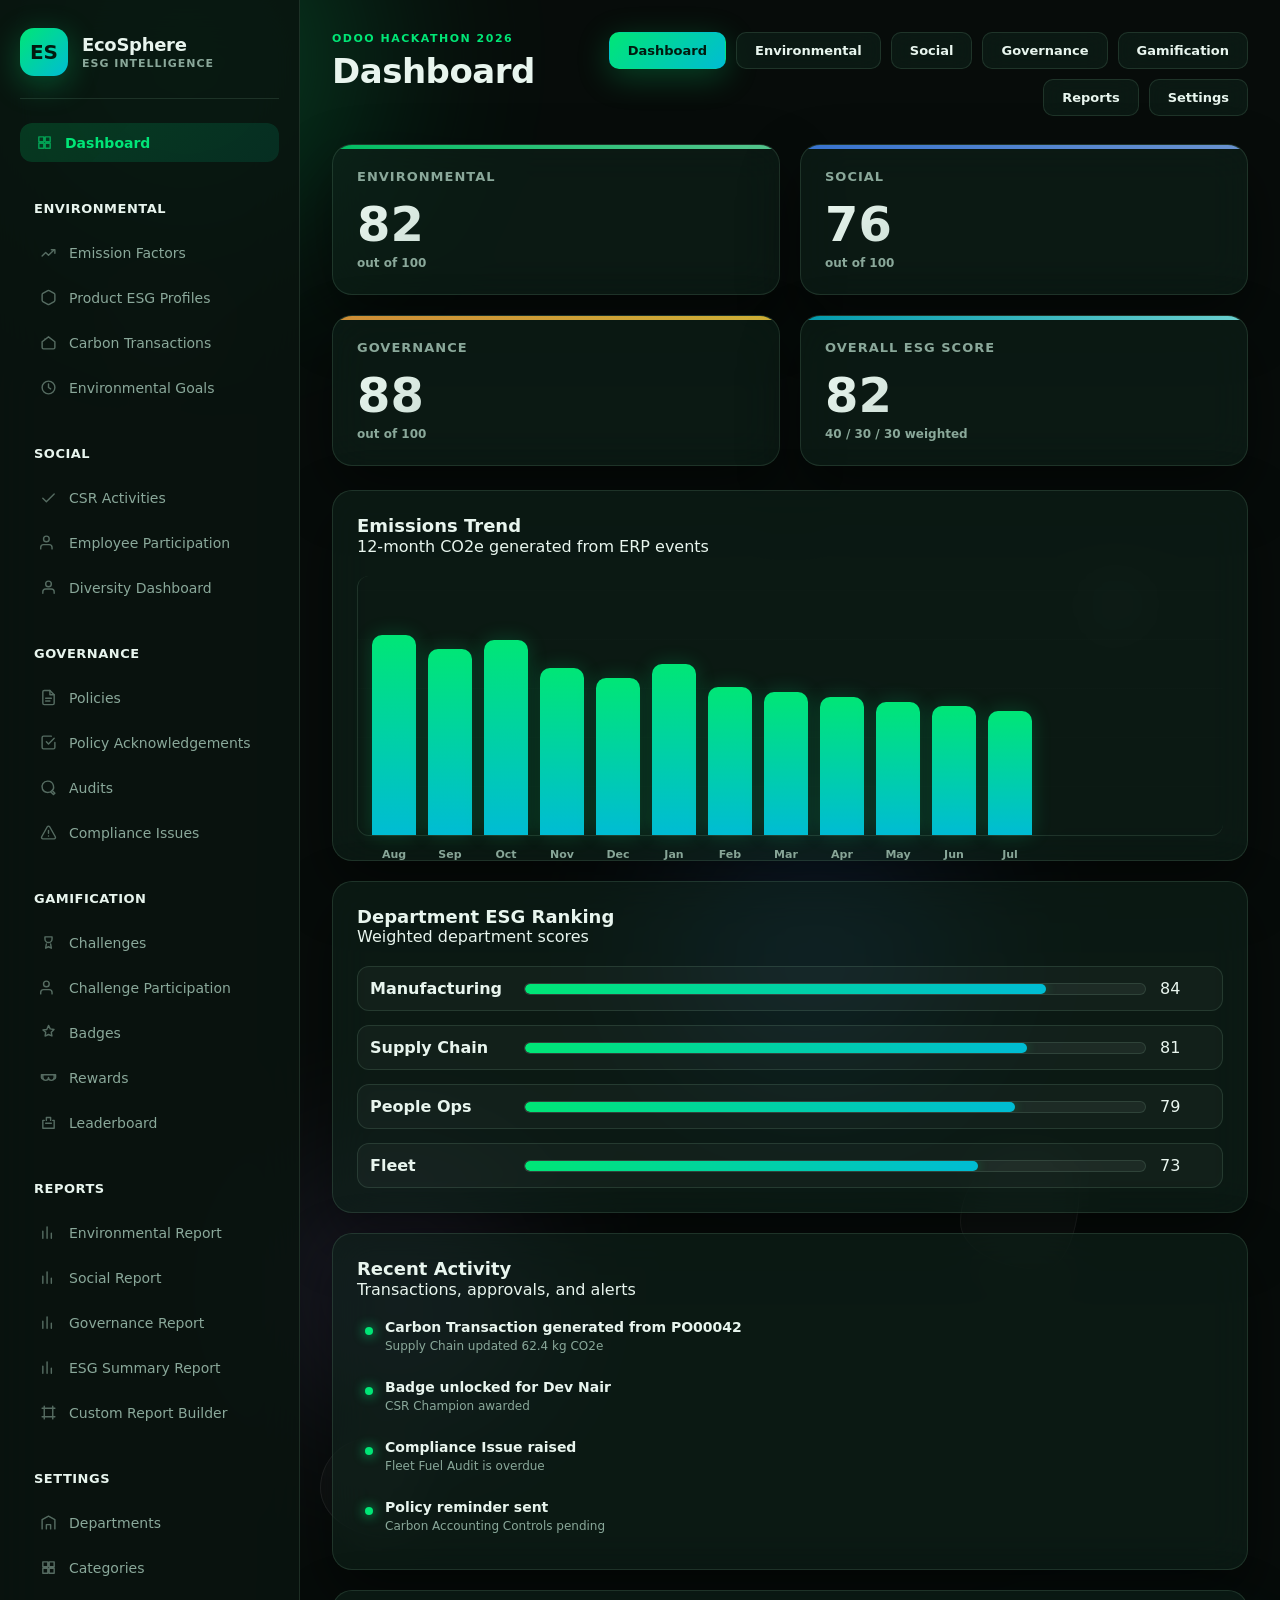
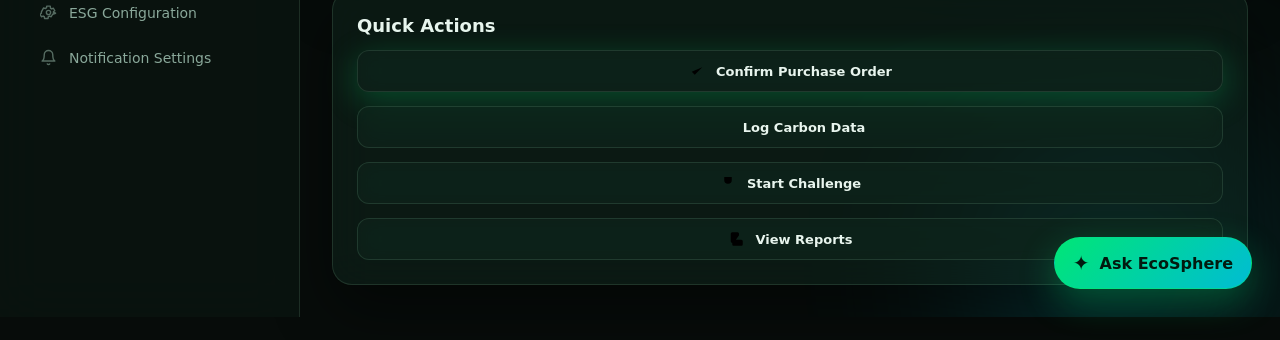
==== commit b4506a5a: "Update web preview chatbot components (app.js, index.html, styles.css)" ====
--- a/web_preview/index.html
+++ b/web_preview/index.html
@@ -335,6 +335,36 @@
     </section>
   </main>
 
+  <section class="chatbot" aria-label="EcoSphere assistant">
+    <button id="chatLauncher" class="chat-launcher" type="button" aria-expanded="false" aria-controls="chatPanel">
+      <span class="chat-launcher-icon" aria-hidden="true">✦</span>
+      <span>Ask EcoSphere</span>
+    </button>
+    <div id="chatPanel" class="chat-panel" hidden>
+      <header class="chat-header">
+        <div class="chat-avatar" aria-hidden="true">✦</div>
+        <div>
+          <strong>EcoSphere Assistant</strong>
+          <span><i></i> Online · ESG guidance</span>
+        </div>
+        <button id="chatClose" class="chat-close" type="button" aria-label="Close assistant">×</button>
+      </header>
+      <div id="chatMessages" class="chat-messages" role="log" aria-live="polite" aria-label="Chat messages">
+        <div class="chat-message bot">Hi! I’m your EcoSphere guide. Ask me about ESG scores, emissions, compliance, or what to do next.</div>
+      </div>
+      <div class="chat-suggestions" aria-label="Suggested questions">
+        <button type="button" data-chat-prompt="What is our overall ESG score?">Overall ESG score</button>
+        <button type="button" data-chat-prompt="Which department needs attention?">Department at risk</button>
+        <button type="button" data-chat-prompt="Show compliance issues">Compliance issues</button>
+      </div>
+      <form id="chatForm" class="chat-form">
+        <label class="sr-only" for="chatInput">Ask the EcoSphere assistant</label>
+        <input id="chatInput" type="text" autocomplete="off" placeholder="Ask about your ESG data…">
+        <button type="submit" aria-label="Send message">↑</button>
+      </form>
+    </div>
+  </section>
+
   <div id="toast" class="toast" role="status" aria-live="polite"></div>
   <script src="app.js"></script>
 </body>
--- a/web_preview/styles.css
+++ b/web_preview/styles.css
@@ -718,6 +718,41 @@
   opacity: 1;
 }
 
+.chatbot { position: fixed; right: 28px; bottom: 28px; z-index: 110; }
+.chat-launcher {
+  display: inline-flex; align-items: center; gap: 10px; min-height: 52px; padding: 12px 18px;
+  border: 1px solid rgba(0, 230, 118, 0.45); border-radius: 999px; cursor: pointer;
+  background: linear-gradient(135deg, var(--green), var(--teal)); color: #021a0f; font-weight: 900;
+  box-shadow: 0 12px 36px rgba(0, 230, 118, 0.3); transition: transform .25s ease, box-shadow .25s ease;
+}
+.chat-launcher:hover { transform: translateY(-3px); box-shadow: 0 18px 44px rgba(0, 230, 118, 0.42); }
+.chat-launcher-icon, .chat-avatar { display: grid; place-items: center; border-radius: 50%; font-size: 20px; }
+.chat-panel {
+  width: min(380px, calc(100vw - 40px)); margin-bottom: 14px; overflow: hidden; border-radius: 20px;
+  background: rgba(10, 24, 18, .96); border: 1px solid var(--line); box-shadow: 0 24px 80px rgba(0,0,0,.55);
+  backdrop-filter: blur(24px);
+}
+.chat-panel[hidden] { display: none; }
+.chat-header { display: flex; align-items: center; gap: 12px; padding: 16px; border-bottom: 1px solid var(--line); }
+.chat-avatar { width: 38px; height: 38px; flex: 0 0 38px; color: #021a0f; background: linear-gradient(135deg, var(--green), var(--teal)); }
+.chat-header strong, .chat-header span { display: block; }
+.chat-header strong { font-size: 14px; }
+.chat-header span { margin-top: 3px; color: var(--muted); font-size: 11px; }
+.chat-header i { display: inline-block; width: 7px; height: 7px; margin-right: 4px; border-radius: 50%; background: var(--green); box-shadow: 0 0 8px var(--green); }
+.chat-close { margin-left: auto; width: 30px; height: 30px; border: 0; border-radius: 9px; background: transparent; color: var(--muted); font-size: 24px; line-height: 1; cursor: pointer; }
+.chat-close:hover { color: var(--ink); background: rgba(255,255,255,.08); }
+.chat-messages { height: 280px; overflow-y: auto; padding: 16px; display: grid; align-content: start; gap: 10px; }
+.chat-message { max-width: 88%; padding: 11px 13px; border-radius: 14px; font-size: 13px; line-height: 1.5; }
+.chat-message.bot { justify-self: start; background: rgba(255,255,255,.06); border: 1px solid var(--line); color: var(--ink); border-bottom-left-radius: 4px; }
+.chat-message.user { justify-self: end; background: linear-gradient(135deg, rgba(0,230,118,.25), rgba(0,188,212,.22)); border: 1px solid rgba(0,230,118,.24); border-bottom-right-radius: 4px; }
+.chat-suggestions { display: flex; gap: 7px; overflow-x: auto; padding: 0 16px 13px; }
+.chat-suggestions button { flex: 0 0 auto; border: 1px solid var(--line); border-radius: 999px; padding: 7px 10px; background: rgba(255,255,255,.04); color: var(--muted); cursor: pointer; font-size: 11px; }
+.chat-suggestions button:hover { border-color: rgba(0,230,118,.45); color: var(--green); }
+.chat-form { display: flex; gap: 8px; padding: 12px 16px 16px; border-top: 1px solid var(--line); }
+.chat-form input { min-width: 0; flex: 1; border: 1px solid var(--line); border-radius: 11px; padding: 11px 12px; background: rgba(255,255,255,.05); color: var(--ink); outline: none; }
+.chat-form input:focus { border-color: var(--green); box-shadow: 0 0 0 3px rgba(0,230,118,.12); }
+.chat-form button { width: 42px; border: 0; border-radius: 11px; background: var(--green); color: #021a0f; font-size: 21px; font-weight: 900; cursor: pointer; }
+
 @keyframes spin-slow {
   from { transform: rotate(0deg); }
   to { transform: rotate(360deg); }
@@ -772,4 +807,6 @@
   .topbar { flex-direction: column; }
   .tabs { justify-content: flex-start; }
   h1 { font-size: 26px; }
-}
+  .chatbot { right: 16px; bottom: 16px; }
+  .chat-messages { height: 240px; }
+}
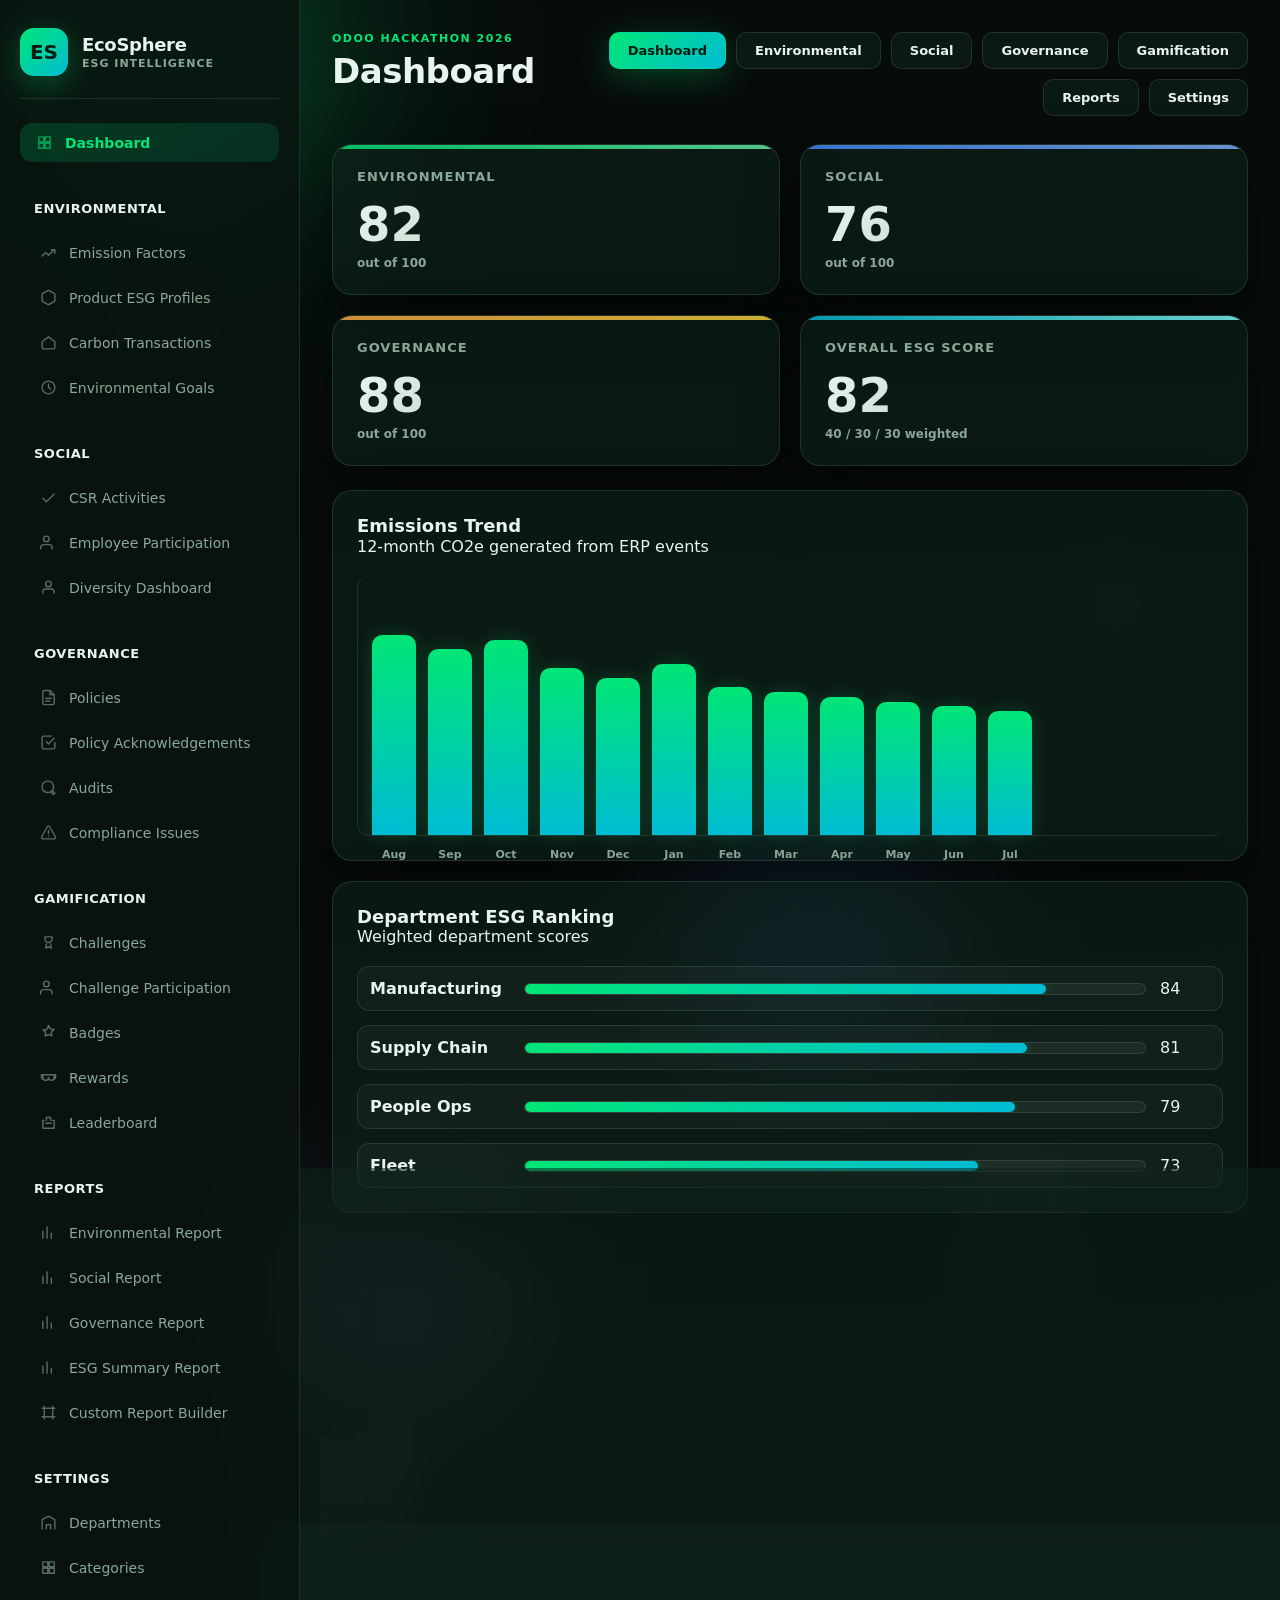
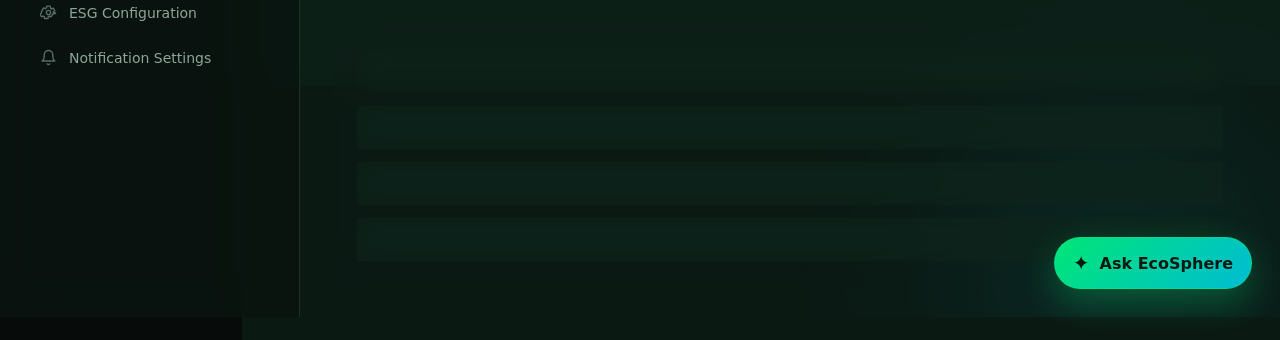
==== commit 82cd2c62: "Add files via upload" ====
--- a/web_preview/index.html
+++ b/web_preview/index.html
@@ -1,338 +1,338 @@
-<!doctype html>
-<html lang="en">
-<head>
-  <meta charset="utf-8">
-  <meta name="viewport" content="width=device-width, initial-scale=1">
-  <title>EcoSphere ESG Platform</title>
-  <link rel="stylesheet" href="styles.css">
-</head>
-<body>
-  <div id="bg-canvas">
-    <div class="orb orb-1"></div>
-    <div class="orb orb-2"></div>
-    <div class="orb orb-3"></div>
-    <div class="orb orb-4"></div>
-    <div class="floating-shape shape-1"></div>
-    <div class="floating-shape shape-2"></div>
-    <div class="floating-shape shape-3"></div>
-    <div class="floating-shape shape-4"></div>
-  </div>
-
-  <aside class="sidebar" aria-label="EcoSphere navigation">
-    <div class="brand">
-      <div class="brand-mark">ES</div>
-      <div>
-        <strong>EcoSphere</strong>
-        <span>ESG Intelligence</span>
-      </div>
-    </div>
-
-    <nav class="side-nav">
-      <a href="#dashboard" data-section="dashboard" class="active">Dashboard</a>
-      <section>
-        <button type="button" data-section="environmental">Environmental</button>
-        <a href="#environmental" data-subtab="factors">Emission Factors</a>
-        <a href="#environmental" data-subtab="profiles">Product ESG Profiles</a>
-        <a href="#environmental" data-subtab="transactions">Carbon Transactions</a>
-        <a href="#environmental" data-subtab="goals">Environmental Goals</a>
-      </section>
-      <section>
-        <button type="button" data-section="social">Social</button>
-        <a href="#social" data-subtab="activities">CSR Activities</a>
-        <a href="#social" data-subtab="participation">Employee Participation</a>
-        <a href="#social" data-subtab="diversity">Diversity Dashboard</a>
-      </section>
-      <section>
-        <button type="button" data-section="governance">Governance</button>
-        <a href="#governance" data-subtab="policies">Policies</a>
-        <a href="#governance" data-subtab="acknowledgements">Policy Acknowledgements</a>
-        <a href="#governance" data-subtab="audits">Audits</a>
-        <a href="#governance" data-subtab="issues">Compliance Issues</a>
-      </section>
-      <section>
-        <button type="button" data-section="gamification">Gamification</button>
-        <a href="#gamification" data-subtab="challenges">Challenges</a>
-        <a href="#gamification" data-subtab="challengeParticipation">Challenge Participation</a>
-        <a href="#gamification" data-subtab="badges">Badges</a>
-        <a href="#gamification" data-subtab="rewards">Rewards</a>
-        <a href="#gamification" data-subtab="leaderboard">Leaderboard</a>
-      </section>
-      <section>
-        <button type="button" data-section="reports">Reports</button>
-        <a href="#reports" data-report="environmental">Environmental Report</a>
-        <a href="#reports" data-report="social">Social Report</a>
-        <a href="#reports" data-report="governance">Governance Report</a>
-        <a href="#reports" data-report="summary">ESG Summary Report</a>
-        <a href="#reports" data-report="custom">Custom Report Builder</a>
-      </section>
-      <section>
-        <button type="button" data-section="settings">Settings</button>
-        <a href="#settings" data-subtab="departments">Departments</a>
-        <a href="#settings" data-subtab="categories">Categories</a>
-        <a href="#settings" data-subtab="configuration">ESG Configuration</a>
-        <a href="#settings" data-subtab="notifications">Notification Settings</a>
-      </section>
-    </nav>
-  </aside>
-
-  <main class="app-shell">
-    <header class="topbar">
-      <div>
-        <p class="eyebrow">Odoo Hackathon 2026</p>
-        <h1 id="pageTitle">Dashboard</h1>
-      </div>
-      <nav class="tabs" aria-label="Quick module navigation">
-        <button type="button" data-section="dashboard" class="active">Dashboard</button>
-        <button type="button" data-section="environmental">Environmental</button>
-        <button type="button" data-section="social">Social</button>
-        <button type="button" data-section="governance">Governance</button>
-        <button type="button" data-section="gamification">Gamification</button>
-        <button type="button" data-section="reports">Reports</button>
-        <button type="button" data-section="settings">Settings</button>
-      </nav>
-    </header>
-
-    <section id="dashboard" class="screen active">
-      <div class="score-grid">
-        <article class="score-card environmental">
-          <span>Environmental</span>
-          <strong id="envScore">82</strong>
-          <small>out of 100</small>
-        </article>
-        <article class="score-card social">
-          <span>Social</span>
-          <strong id="socialScore">76</strong>
-          <small>out of 100</small>
-        </article>
-        <article class="score-card governance">
-          <span>Governance</span>
-          <strong id="govScore">88</strong>
-          <small>out of 100</small>
-        </article>
-        <article class="score-card overall">
-          <span>Overall ESG Score</span>
-          <strong id="overallScore">82</strong>
-          <small>40 / 30 / 30 weighted</small>
-        </article>
-      </div>
-
-      <div class="dashboard-grid">
-        <section class="panel wide">
-          <div class="panel-head">
-            <div>
-              <h2>Emissions Trend</h2>
-              <p>12-month CO2e generated from ERP events</p>
-            </div>
-          </div>
-          <div class="line-chart" id="emissionChart" aria-label="12 month emissions trend"></div>
-        </section>
-
-        <section class="panel">
-          <div class="panel-head">
-            <div>
-              <h2>Department ESG Ranking</h2>
-              <p>Weighted department scores</p>
-            </div>
-          </div>
-          <div id="departmentRanking" class="ranking"></div>
-        </section>
-
-        <section class="panel">
-          <div class="panel-head">
-            <div>
-              <h2>Recent Activity</h2>
-              <p>Transactions, approvals, and alerts</p>
-            </div>
-          </div>
-          <ol id="activityFeed" class="activity-feed"></ol>
-        </section>
-
-        <section class="panel actions-panel">
-          <h2>Quick Actions</h2>
-          <button id="simulatePurchase" type="button" class="primary" data-action="confirm-po">
-            <svg viewBox="0 0 24 24" aria-hidden="true"><path d="M5 13l4 4L19 7"/></svg>
-            Confirm Purchase Order
-          </button>
-          <button type="button" data-section="environmental" data-subtab="transactions">
-            <svg viewBox="0 0 24 24" aria-hidden="true"><path d="M12 3v12m0 0l-4-4m4 4l4-4M5 21h14"/></svg>
-            Log Carbon Data
-          </button>
-          <button type="button" data-section="gamification" data-subtab="challenges">
-            <svg viewBox="0 0 24 24" aria-hidden="true"><path d="M8 21h8M12 17v4M7 4h10v4a5 5 0 01-10 0V4z"/></svg>
-            Start Challenge
-          </button>
-          <button type="button" data-section="reports">
-            <svg viewBox="0 0 24 24" aria-hidden="true"><path d="M9 17H7a2 2 0 01-2-2V5a2 2 0 012-2h7a2 2 0 012 2v2M9 13h10a2 2 0 012 2v4a2 2 0 01-2 2H9a2 2 0 01-2-2v-4a2 2 0 012-2z"/></svg>
-            View Reports
-          </button>
-        </section>
-      </div>
-    </section>
-
-    <section id="environmental" class="screen">
-      <div class="module-tabs" data-tabs-for="environmental">
-        <button type="button" data-subtab="factors" class="active">Emission Factors</button>
-        <button type="button" data-subtab="profiles">Product ESG Profiles</button>
-        <button type="button" data-subtab="transactions">Carbon Transactions</button>
-        <button type="button" data-subtab="goals">Environmental Goals</button>
-      </div>
-      <div class="info-strip">Carbon Transactions are auto-generated from Purchase, Manufacturing, Fleet, and Expense records when Auto Emission Calculation is on.</div>
-      <div class="subscreen active" data-subscreen="factors">
-        <div class="table-wrap">
-          <table>
-            <thead><tr><th>Name</th><th>Activity Type</th><th>Unit</th><th>CO2e per Unit</th><th>Status</th></tr></thead>
-            <tbody id="factorRows"></tbody>
-          </table>
-        </div>
-      </div>
-      <div class="subscreen" data-subscreen="profiles">
-        <div class="table-wrap">
-          <table>
-            <thead><tr><th>Product</th><th>Recyclability</th><th>Sustainable Source</th><th>Emission Factor</th></tr></thead>
-            <tbody id="profileRows"></tbody>
-          </table>
-        </div>
-      </div>
-      <div class="subscreen" data-subscreen="transactions">
-        <div class="table-wrap">
-          <table>
-            <thead><tr><th>Date</th><th>Department</th><th>Source</th><th>Quantity</th><th>Calculated CO2e</th><th>Status</th></tr></thead>
-            <tbody id="transactionRows"></tbody>
-          </table>
-        </div>
-      </div>
-      <div class="subscreen" data-subscreen="goals">
-        <div class="table-wrap">
-          <table>
-            <thead><tr><th>Department</th><th>Target CO2</th><th>Current CO2</th><th>Progress</th><th>Deadline</th><th>Status</th></tr></thead>
-            <tbody id="goalRows"></tbody>
-          </table>
-        </div>
-      </div>
-    </section>
-
-    <section id="social" class="screen">
-      <div class="module-tabs" data-tabs-for="social">
-        <button type="button" data-subtab="activities" class="active">CSR Activities</button>
-        <button type="button" data-subtab="participation">Employee Participation</button>
-        <button type="button" data-subtab="diversity">Diversity Dashboard</button>
-      </div>
-      <div class="subscreen active" data-subscreen="activities">
-        <div id="csrCards" class="card-grid"></div>
-      </div>
-      <div class="subscreen" data-subscreen="participation">
-        <div class="table-wrap">
-          <table>
-            <thead><tr><th>Employee</th><th>Activity</th><th>Proof</th><th>Points</th><th>Approval Status</th><th>Actions</th></tr></thead>
-            <tbody id="participationRows"></tbody>
-          </table>
-        </div>
-      </div>
-      <div class="subscreen" data-subscreen="diversity">
-        <div class="metric-grid" id="diversityCards"></div>
-      </div>
-    </section>
-
-    <section id="governance" class="screen">
-      <div class="module-tabs" data-tabs-for="governance">
-        <button type="button" data-subtab="policies" class="active">Policies</button>
-        <button type="button" data-subtab="acknowledgements">Policy Acknowledgements</button>
-        <button type="button" data-subtab="audits">Audits</button>
-        <button type="button" data-subtab="issues">Compliance Issues</button>
-      </div>
-      <div class="subscreen active" data-subscreen="policies">
-        <div class="table-wrap"><table><thead><tr><th>Policy</th><th>Published</th><th>Status</th><th>Acknowledgement Rate</th></tr></thead><tbody id="policyRows"></tbody></table></div>
-      </div>
-      <div class="subscreen" data-subscreen="acknowledgements">
-        <div class="table-wrap"><table><thead><tr><th>Employee</th><th>Policy</th><th>Status</th><th>Acknowledged Date</th></tr></thead><tbody id="ackRows"></tbody></table></div>
-      </div>
-      <div class="subscreen" data-subscreen="audits">
-        <div class="table-wrap"><table><thead><tr><th>Department</th><th>Auditor</th><th>Date</th><th>Findings</th><th>Status</th></tr></thead><tbody id="auditRows"></tbody></table></div>
-        <h2 class="section-heading">Linked Compliance Issues</h2>
-        <div class="table-wrap"><table><thead><tr><th>Audit</th><th>Severity</th><th>Description</th><th>Owner</th><th>Due Date</th><th>Status</th></tr></thead><tbody id="issueRowsLinked"></tbody></table></div>
-      </div>
-      <div class="subscreen" data-subscreen="issues">
-        <div class="table-wrap"><table><thead><tr><th>Audit</th><th>Severity</th><th>Description</th><th>Owner</th><th>Due Date</th><th>Status</th></tr></thead><tbody id="issueRows"></tbody></table></div>
-      </div>
-    </section>
-
-    <section id="gamification" class="screen">
-      <div class="module-tabs" data-tabs-for="gamification">
-        <button type="button" data-subtab="challenges" class="active">Challenges</button>
-        <button type="button" data-subtab="challengeParticipation">Challenge Participation</button>
-        <button type="button" data-subtab="badges">Badges</button>
-        <button type="button" data-subtab="rewards">Rewards</button>
-        <button type="button" data-subtab="leaderboard">Leaderboard</button>
-      </div>
-      <div class="subscreen active" data-subscreen="challenges">
-        <div class="filter-row" id="challengeFilters"></div>
-        <div id="challengeCards" class="card-grid"></div>
-      </div>
-      <div class="subscreen" data-subscreen="challengeParticipation">
-        <div class="table-wrap"><table><thead><tr><th>Employee</th><th>Challenge</th><th>Progress</th><th>Proof</th><th>Approval</th><th>XP</th></tr></thead><tbody id="challengePartRows"></tbody></table></div>
-      </div>
-      <div class="subscreen" data-subscreen="badges"><div id="badgeGallery" class="badge-grid"></div></div>
-      <div class="subscreen" data-subscreen="rewards">
-        <div class="table-wrap"><table><thead><tr><th>Reward</th><th>Points Required</th><th>Stock</th><th>Status</th><th>Action</th></tr></thead><tbody id="rewardRows"></tbody></table></div>
-      </div>
-      <div class="subscreen" data-subscreen="leaderboard"><div id="leaderboardRows" class="leaderboard"></div></div>
-    </section>
-
-    <section id="reports" class="screen">
-      <div class="report-grid">
-        <article class="report-card"><h2>Environmental Report</h2><p>Carbon transactions, goal progress, department breakdown.</p><button type="button">Generate</button></article>
-        <article class="report-card"><h2>Social Report</h2><p>CSR participation, diversity, and training summaries.</p><button type="button">Generate</button></article>
-        <article class="report-card"><h2>Governance Report</h2><p>Policy acknowledgements, audit findings, issue aging.</p><button type="button">Generate</button></article>
-        <article class="report-card"><h2>ESG Summary Report</h2><p>Environmental, Social, Governance, and Overall scores.</p><button type="button">Generate</button></article>
-      </div>
-      <section class="builder-panel">
-        <div>
-          <p class="eyebrow">Custom Report Builder</p>
-          <h2>Combine filters freely</h2>
-        </div>
-        <div class="chip-row">
-          <button type="button">Date Range</button><button type="button">Department</button><button type="button">Module</button><button type="button">Employee</button><button type="button">Challenge</button><button type="button">ESG Category</button>
-        </div>
-        <div class="builder-actions">
-          <button type="button" class="primary">Run</button>
-          <button type="button">Export PDF</button>
-          <button type="button">Export Excel</button>
-          <button type="button">Export CSV</button>
-        </div>
-      </section>
-    </section>
-
-    <section id="settings" class="screen">
-      <div class="module-tabs" data-tabs-for="settings">
-        <button type="button" data-subtab="departments" class="active">Departments</button>
-        <button type="button" data-subtab="categories">Categories</button>
-        <button type="button" data-subtab="configuration">ESG Configuration</button>
-        <button type="button" data-subtab="notifications">Notification Settings</button>
-      </div>
-      <div class="subscreen active" data-subscreen="departments">
-        <div class="table-wrap"><table><thead><tr><th>Name</th><th>Code</th><th>Head</th><th>Parent Dept</th><th>Employees</th><th>Status</th></tr></thead><tbody id="departmentRows"></tbody></table></div>
-      </div>
-      <div class="subscreen" data-subscreen="categories">
-        <div class="table-wrap"><table><thead><tr><th>Name</th><th>Type</th><th>Status</th></tr></thead><tbody id="categoryRows"></tbody></table></div>
-      </div>
-      <div class="subscreen" data-subscreen="configuration">
-        <div class="settings-grid">
-          <label><input type="checkbox" checked> Auto Emission Calculation</label>
-          <label><input type="checkbox" checked> Evidence Requirement</label>
-          <label><input type="checkbox" checked> Badge Auto-Award</label>
-          <label><input type="checkbox" checked> Compliance Email Alerts</label>
-        </div>
-        <div class="weight-panel"><span>Environmental 40%</span><span>Social 30%</span><span>Governance 30%</span></div>
-      </div>
-      <div class="subscreen" data-subscreen="notifications">
-        <div class="settings-grid">
-          <label><input type="checkbox" checked> New Compliance Issue raised</label>
-          <label><input type="checkbox" checked> Participation approval decision</label>
-          <label><input type="checkbox" checked> Policy acknowledgement reminder</label>
-          <label><input type="checkbox" checked> Badge unlocked</label>
-        </div>
-      </div>
-    </section>
+<!doctype html>
+<html lang="en">
+<head>
+  <meta charset="utf-8">
+  <meta name="viewport" content="width=device-width, initial-scale=1">
+  <title>EcoSphere ESG Platform</title>
+  <link rel="stylesheet" href="styles.css">
+</head>
+<body>
+  <div id="bg-canvas">
+    <div class="orb orb-1"></div>
+    <div class="orb orb-2"></div>
+    <div class="orb orb-3"></div>
+    <div class="orb orb-4"></div>
+    <div class="floating-shape shape-1"></div>
+    <div class="floating-shape shape-2"></div>
+    <div class="floating-shape shape-3"></div>
+    <div class="floating-shape shape-4"></div>
+  </div>
+
+  <aside class="sidebar" aria-label="EcoSphere navigation">
+    <div class="brand">
+      <div class="brand-mark">ES</div>
+      <div>
+        <strong>EcoSphere</strong>
+        <span>ESG Intelligence</span>
+      </div>
+    </div>
+
+    <nav class="side-nav">
+      <a href="#dashboard" data-section="dashboard" class="active">Dashboard</a>
+      <section>
+        <button type="button" data-section="environmental">Environmental</button>
+        <a href="#environmental" data-subtab="factors">Emission Factors</a>
+        <a href="#environmental" data-subtab="profiles">Product ESG Profiles</a>
+        <a href="#environmental" data-subtab="transactions">Carbon Transactions</a>
+        <a href="#environmental" data-subtab="goals">Environmental Goals</a>
+      </section>
+      <section>
+        <button type="button" data-section="social">Social</button>
+        <a href="#social" data-subtab="activities">CSR Activities</a>
+        <a href="#social" data-subtab="participation">Employee Participation</a>
+        <a href="#social" data-subtab="diversity">Diversity Dashboard</a>
+      </section>
+      <section>
+        <button type="button" data-section="governance">Governance</button>
+        <a href="#governance" data-subtab="policies">Policies</a>
+        <a href="#governance" data-subtab="acknowledgements">Policy Acknowledgements</a>
+        <a href="#governance" data-subtab="audits">Audits</a>
+        <a href="#governance" data-subtab="issues">Compliance Issues</a>
+      </section>
+      <section>
+        <button type="button" data-section="gamification">Gamification</button>
+        <a href="#gamification" data-subtab="challenges">Challenges</a>
+        <a href="#gamification" data-subtab="challengeParticipation">Challenge Participation</a>
+        <a href="#gamification" data-subtab="badges">Badges</a>
+        <a href="#gamification" data-subtab="rewards">Rewards</a>
+        <a href="#gamification" data-subtab="leaderboard">Leaderboard</a>
+      </section>
+      <section>
+        <button type="button" data-section="reports">Reports</button>
+        <a href="#reports" data-report="environmental">Environmental Report</a>
+        <a href="#reports" data-report="social">Social Report</a>
+        <a href="#reports" data-report="governance">Governance Report</a>
+        <a href="#reports" data-report="summary">ESG Summary Report</a>
+        <a href="#reports" data-report="custom">Custom Report Builder</a>
+      </section>
+      <section>
+        <button type="button" data-section="settings">Settings</button>
+        <a href="#settings" data-subtab="departments">Departments</a>
+        <a href="#settings" data-subtab="categories">Categories</a>
+        <a href="#settings" data-subtab="configuration">ESG Configuration</a>
+        <a href="#settings" data-subtab="notifications">Notification Settings</a>
+      </section>
+    </nav>
+  </aside>
+
+  <main class="app-shell">
+    <header class="topbar">
+      <div>
+        <p class="eyebrow">Odoo Hackathon 2026</p>
+        <h1 id="pageTitle">Dashboard</h1>
+      </div>
+      <nav class="tabs" aria-label="Quick module navigation">
+        <button type="button" data-section="dashboard" class="active">Dashboard</button>
+        <button type="button" data-section="environmental">Environmental</button>
+        <button type="button" data-section="social">Social</button>
+        <button type="button" data-section="governance">Governance</button>
+        <button type="button" data-section="gamification">Gamification</button>
+        <button type="button" data-section="reports">Reports</button>
+        <button type="button" data-section="settings">Settings</button>
+      </nav>
+    </header>
+
+    <section id="dashboard" class="screen active">
+      <div class="score-grid">
+        <article class="score-card environmental">
+          <span>Environmental</span>
+          <strong id="envScore">82</strong>
+          <small>out of 100</small>
+        </article>
+        <article class="score-card social">
+          <span>Social</span>
+          <strong id="socialScore">76</strong>
+          <small>out of 100</small>
+        </article>
+        <article class="score-card governance">
+          <span>Governance</span>
+          <strong id="govScore">88</strong>
+          <small>out of 100</small>
+        </article>
+        <article class="score-card overall">
+          <span>Overall ESG Score</span>
+          <strong id="overallScore">82</strong>
+          <small>40 / 30 / 30 weighted</small>
+        </article>
+      </div>
+
+      <div class="dashboard-grid">
+        <section class="panel wide">
+          <div class="panel-head">
+            <div>
+              <h2>Emissions Trend</h2>
+              <p>12-month CO2e generated from ERP events</p>
+            </div>
+          </div>
+          <div class="line-chart" id="emissionChart" aria-label="12 month emissions trend"></div>
+        </section>
+
+        <section class="panel">
+          <div class="panel-head">
+            <div>
+              <h2>Department ESG Ranking</h2>
+              <p>Weighted department scores</p>
+            </div>
+          </div>
+          <div id="departmentRanking" class="ranking"></div>
+        </section>
+
+        <section class="panel">
+          <div class="panel-head">
+            <div>
+              <h2>Recent Activity</h2>
+              <p>Transactions, approvals, and alerts</p>
+            </div>
+          </div>
+          <ol id="activityFeed" class="activity-feed"></ol>
+        </section>
+
+        <section class="panel actions-panel">
+          <h2>Quick Actions</h2>
+          <button id="simulatePurchase" type="button" class="primary" data-action="confirm-po">
+            <svg viewBox="0 0 24 24" aria-hidden="true"><path d="M5 13l4 4L19 7"/></svg>
+            Confirm Purchase Order
+          </button>
+          <button type="button" data-section="environmental" data-subtab="transactions">
+            <svg viewBox="0 0 24 24" aria-hidden="true"><path d="M12 3v12m0 0l-4-4m4 4l4-4M5 21h14"/></svg>
+            Log Carbon Data
+          </button>
+          <button type="button" data-section="gamification" data-subtab="challenges">
+            <svg viewBox="0 0 24 24" aria-hidden="true"><path d="M8 21h8M12 17v4M7 4h10v4a5 5 0 01-10 0V4z"/></svg>
+            Start Challenge
+          </button>
+          <button type="button" data-section="reports">
+            <svg viewBox="0 0 24 24" aria-hidden="true"><path d="M9 17H7a2 2 0 01-2-2V5a2 2 0 012-2h7a2 2 0 012 2v2M9 13h10a2 2 0 012 2v4a2 2 0 01-2 2H9a2 2 0 01-2-2v-4a2 2 0 012-2z"/></svg>
+            View Reports
+          </button>
+        </section>
+      </div>
+    </section>
+
+    <section id="environmental" class="screen">
+      <div class="module-tabs" data-tabs-for="environmental">
+        <button type="button" data-subtab="factors" class="active">Emission Factors</button>
+        <button type="button" data-subtab="profiles">Product ESG Profiles</button>
+        <button type="button" data-subtab="transactions">Carbon Transactions</button>
+        <button type="button" data-subtab="goals">Environmental Goals</button>
+      </div>
+      <div class="info-strip">Carbon Transactions are auto-generated from Purchase, Manufacturing, Fleet, and Expense records when Auto Emission Calculation is on.</div>
+      <div class="subscreen active" data-subscreen="factors">
+        <div class="table-wrap">
+          <table>
+            <thead><tr><th>Name</th><th>Activity Type</th><th>Unit</th><th>CO2e per Unit</th><th>Status</th></tr></thead>
+            <tbody id="factorRows"></tbody>
+          </table>
+        </div>
+      </div>
+      <div class="subscreen" data-subscreen="profiles">
+        <div class="table-wrap">
+          <table>
+            <thead><tr><th>Product</th><th>Recyclability</th><th>Sustainable Source</th><th>Emission Factor</th></tr></thead>
+            <tbody id="profileRows"></tbody>
+          </table>
+        </div>
+      </div>
+      <div class="subscreen" data-subscreen="transactions">
+        <div class="table-wrap">
+          <table>
+            <thead><tr><th>Date</th><th>Department</th><th>Source</th><th>Quantity</th><th>Calculated CO2e</th><th>Status</th></tr></thead>
+            <tbody id="transactionRows"></tbody>
+          </table>
+        </div>
+      </div>
+      <div class="subscreen" data-subscreen="goals">
+        <div class="table-wrap">
+          <table>
+            <thead><tr><th>Department</th><th>Target CO2</th><th>Current CO2</th><th>Progress</th><th>Deadline</th><th>Status</th></tr></thead>
+            <tbody id="goalRows"></tbody>
+          </table>
+        </div>
+      </div>
+    </section>
+
+    <section id="social" class="screen">
+      <div class="module-tabs" data-tabs-for="social">
+        <button type="button" data-subtab="activities" class="active">CSR Activities</button>
+        <button type="button" data-subtab="participation">Employee Participation</button>
+        <button type="button" data-subtab="diversity">Diversity Dashboard</button>
+      </div>
+      <div class="subscreen active" data-subscreen="activities">
+        <div id="csrCards" class="card-grid"></div>
+      </div>
+      <div class="subscreen" data-subscreen="participation">
+        <div class="table-wrap">
+          <table>
+            <thead><tr><th>Employee</th><th>Activity</th><th>Proof</th><th>Points</th><th>Approval Status</th><th>Actions</th></tr></thead>
+            <tbody id="participationRows"></tbody>
+          </table>
+        </div>
+      </div>
+      <div class="subscreen" data-subscreen="diversity">
+        <div class="metric-grid" id="diversityCards"></div>
+      </div>
+    </section>
+
+    <section id="governance" class="screen">
+      <div class="module-tabs" data-tabs-for="governance">
+        <button type="button" data-subtab="policies" class="active">Policies</button>
+        <button type="button" data-subtab="acknowledgements">Policy Acknowledgements</button>
+        <button type="button" data-subtab="audits">Audits</button>
+        <button type="button" data-subtab="issues">Compliance Issues</button>
+      </div>
+      <div class="subscreen active" data-subscreen="policies">
+        <div class="table-wrap"><table><thead><tr><th>Policy</th><th>Published</th><th>Status</th><th>Acknowledgement Rate</th></tr></thead><tbody id="policyRows"></tbody></table></div>
+      </div>
+      <div class="subscreen" data-subscreen="acknowledgements">
+        <div class="table-wrap"><table><thead><tr><th>Employee</th><th>Policy</th><th>Status</th><th>Acknowledged Date</th></tr></thead><tbody id="ackRows"></tbody></table></div>
+      </div>
+      <div class="subscreen" data-subscreen="audits">
+        <div class="table-wrap"><table><thead><tr><th>Department</th><th>Auditor</th><th>Date</th><th>Findings</th><th>Status</th></tr></thead><tbody id="auditRows"></tbody></table></div>
+        <h2 class="section-heading">Linked Compliance Issues</h2>
+        <div class="table-wrap"><table><thead><tr><th>Audit</th><th>Severity</th><th>Description</th><th>Owner</th><th>Due Date</th><th>Status</th></tr></thead><tbody id="issueRowsLinked"></tbody></table></div>
+      </div>
+      <div class="subscreen" data-subscreen="issues">
+        <div class="table-wrap"><table><thead><tr><th>Audit</th><th>Severity</th><th>Description</th><th>Owner</th><th>Due Date</th><th>Status</th></tr></thead><tbody id="issueRows"></tbody></table></div>
+      </div>
+    </section>
+
+    <section id="gamification" class="screen">
+      <div class="module-tabs" data-tabs-for="gamification">
+        <button type="button" data-subtab="challenges" class="active">Challenges</button>
+        <button type="button" data-subtab="challengeParticipation">Challenge Participation</button>
+        <button type="button" data-subtab="badges">Badges</button>
+        <button type="button" data-subtab="rewards">Rewards</button>
+        <button type="button" data-subtab="leaderboard">Leaderboard</button>
+      </div>
+      <div class="subscreen active" data-subscreen="challenges">
+        <div class="filter-row" id="challengeFilters"></div>
+        <div id="challengeCards" class="card-grid"></div>
+      </div>
+      <div class="subscreen" data-subscreen="challengeParticipation">
+        <div class="table-wrap"><table><thead><tr><th>Employee</th><th>Challenge</th><th>Progress</th><th>Proof</th><th>Approval</th><th>XP</th></tr></thead><tbody id="challengePartRows"></tbody></table></div>
+      </div>
+      <div class="subscreen" data-subscreen="badges"><div id="badgeGallery" class="badge-grid"></div></div>
+      <div class="subscreen" data-subscreen="rewards">
+        <div class="table-wrap"><table><thead><tr><th>Reward</th><th>Points Required</th><th>Stock</th><th>Status</th><th>Action</th></tr></thead><tbody id="rewardRows"></tbody></table></div>
+      </div>
+      <div class="subscreen" data-subscreen="leaderboard"><div id="leaderboardRows" class="leaderboard"></div></div>
+    </section>
+
+    <section id="reports" class="screen">
+      <div class="report-grid">
+        <article class="report-card"><h2>Environmental Report</h2><p>Carbon transactions, goal progress, department breakdown.</p><button type="button">Generate</button></article>
+        <article class="report-card"><h2>Social Report</h2><p>CSR participation, diversity, and training summaries.</p><button type="button">Generate</button></article>
+        <article class="report-card"><h2>Governance Report</h2><p>Policy acknowledgements, audit findings, issue aging.</p><button type="button">Generate</button></article>
+        <article class="report-card"><h2>ESG Summary Report</h2><p>Environmental, Social, Governance, and Overall scores.</p><button type="button">Generate</button></article>
+      </div>
+      <section class="builder-panel">
+        <div>
+          <p class="eyebrow">Custom Report Builder</p>
+          <h2>Combine filters freely</h2>
+        </div>
+        <div class="chip-row">
+          <button type="button">Date Range</button><button type="button">Department</button><button type="button">Module</button><button type="button">Employee</button><button type="button">Challenge</button><button type="button">ESG Category</button>
+        </div>
+        <div class="builder-actions">
+          <button type="button" class="primary">Run</button>
+          <button type="button">Export PDF</button>
+          <button type="button">Export Excel</button>
+          <button type="button">Export CSV</button>
+        </div>
+      </section>
+    </section>
+
+    <section id="settings" class="screen">
+      <div class="module-tabs" data-tabs-for="settings">
+        <button type="button" data-subtab="departments" class="active">Departments</button>
+        <button type="button" data-subtab="categories">Categories</button>
+        <button type="button" data-subtab="configuration">ESG Configuration</button>
+        <button type="button" data-subtab="notifications">Notification Settings</button>
+      </div>
+      <div class="subscreen active" data-subscreen="departments">
+        <div class="table-wrap"><table><thead><tr><th>Name</th><th>Code</th><th>Head</th><th>Parent Dept</th><th>Employees</th><th>Status</th></tr></thead><tbody id="departmentRows"></tbody></table></div>
+      </div>
+      <div class="subscreen" data-subscreen="categories">
+        <div class="table-wrap"><table><thead><tr><th>Name</th><th>Type</th><th>Status</th></tr></thead><tbody id="categoryRows"></tbody></table></div>
+      </div>
+      <div class="subscreen" data-subscreen="configuration">
+        <div class="settings-grid">
+          <label><input type="checkbox" checked> Auto Emission Calculation</label>
+          <label><input type="checkbox" checked> Evidence Requirement</label>
+          <label><input type="checkbox" checked> Badge Auto-Award</label>
+          <label><input type="checkbox" checked> Compliance Email Alerts</label>
+        </div>
+        <div class="weight-panel"><span>Environmental 40%</span><span>Social 30%</span><span>Governance 30%</span></div>
+      </div>
+      <div class="subscreen" data-subscreen="notifications">
+        <div class="settings-grid">
+          <label><input type="checkbox" checked> New Compliance Issue raised</label>
+          <label><input type="checkbox" checked> Participation approval decision</label>
+          <label><input type="checkbox" checked> Policy acknowledgement reminder</label>
+          <label><input type="checkbox" checked> Badge unlocked</label>
+        </div>
+      </div>
+    </section>
   </main>
 
   <section class="chatbot" aria-label="EcoSphere assistant">
@@ -366,6 +366,6 @@
   </section>
 
   <div id="toast" class="toast" role="status" aria-live="polite"></div>
-  <script src="app.js"></script>
-</body>
-</html>
+  <script src="app.js"></script>
+</body>
+</html>
--- a/web_preview/styles.css
+++ b/web_preview/styles.css
@@ -1,718 +1,718 @@
-:root {
-  --bg: #070c0a;
-  --panel: rgba(16, 37, 28, 0.55);
-  --panel-solid: #0f221a;
-  --ink: #e8f5ee;
-  --muted: #8aa89a;
-  --line: rgba(183, 243, 206, 0.12);
-  --green: #00e676;
-  --teal: #00bcd4;
-  --amber: #ffab40;
-  --red: #ff5252;
-  --blue: #448aff;
-  --purple: #b388ff;
-  --shadow: 0 25px 60px rgba(0, 0, 0, 0.45);
-  --glass: rgba(255, 255, 255, 0.03);
-  --glass-border: rgba(255, 255, 255, 0.08);
-}
-
-* { box-sizing: border-box; margin: 0; padding: 0; }
-
-html {
-  scroll-behavior: smooth;
-}
-
-body {
-  min-height: 100vh;
-  color: var(--ink);
-  background: var(--bg);
-  font-family: Inter, ui-sans-serif, system-ui, -apple-system, BlinkMacSystemFont, "Segoe UI", sans-serif;
-  overflow-x: hidden;
-  perspective: 1200px;
-}
-
-button, input { font: inherit; }
-
-#bg-canvas {
-  position: fixed;
-  inset: 0;
-  z-index: 0;
-  pointer-events: none;
-  overflow: hidden;
-}
-
-.orb {
-  position: absolute;
-  border-radius: 50%;
-  filter: blur(90px);
-  opacity: 0.35;
-  animation: drift 18s infinite ease-in-out;
-}
-
-.orb-1 { width: 500px; height: 500px; background: radial-gradient(circle, var(--green), transparent 70%); top: -10%; left: -5%; animation-delay: 0s; }
-.orb-2 { width: 400px; height: 400px; background: radial-gradient(circle, var(--teal), transparent 70%); bottom: -8%; right: -3%; animation-delay: -6s; }
-.orb-3 { width: 350px; height: 350px; background: radial-gradient(circle, var(--blue), transparent 70%); top: 40%; left: 50%; animation-delay: -12s; }
-.orb-4 { width: 280px; height: 280px; background: radial-gradient(circle, var(--purple), transparent 70%); top: 60%; left: 20%; animation-delay: -3s; }
-
-@keyframes drift {
-  0%, 100% { transform: translate(0, 0) scale(1); }
-  25% { transform: translate(60px, -80px) scale(1.1); }
-  50% { transform: translate(-40px, 40px) scale(0.9); }
-  75% { transform: translate(80px, 60px) scale(1.05); }
-}
-
-.floating-shape {
-  position: absolute;
-  border: 1px solid rgba(255, 255, 255, 0.08);
-  background: var(--glass);
-  backdrop-filter: blur(4px);
-  animation: float 20s infinite linear;
-}
-
-.shape-1 { width: 80px; height: 80px; top: 15%; left: 10%; border-radius: 30% 70% 70% 30% / 30% 30% 70% 70%; animation-duration: 22s; }
-.shape-2 { width: 120px; height: 120px; top: 60%; left: 75%; border-radius: 60% 40% 30% 70% / 60% 30% 70% 40%; animation-duration: 26s; animation-delay: -5s; }
-.shape-3 { width: 60px; height: 60px; top: 30%; left: 85%; border-radius: 40% 60% 70% 30% / 40% 50% 60% 50%; animation-duration: 18s; animation-delay: -10s; }
-.shape-4 { width: 100px; height: 100px; top: 75%; left: 25%; border-radius: 50% 50% 30% 70% / 50% 30% 70% 50%; animation-duration: 24s; animation-delay: -15s; }
-
-@keyframes float {
-  0% { transform: translateY(0) rotate(0deg); opacity: 0.4; }
-  50% { transform: translateY(-40px) rotate(180deg); opacity: 0.7; }
-  100% { transform: translateY(0) rotate(360deg); opacity: 0.4; }
-}
-
-.sidebar {
-  position: fixed;
-  inset: 0 auto 0 0;
-  width: 300px;
-  overflow-y: auto;
-  background: rgba(10, 20, 16, 0.85);
-  backdrop-filter: blur(24px);
-  -webkit-backdrop-filter: blur(24px);
-  border-right: 1px solid var(--line);
-  padding: 28px 20px;
-  z-index: 10;
-  transform-style: preserve-3d;
-}
-
-.brand {
-  display: flex;
-  align-items: center;
-  gap: 14px;
-  padding-bottom: 22px;
-  border-bottom: 1px solid var(--line);
-  margin-bottom: 24px;
-  transform: translateZ(30px);
-}
-
-.brand-mark {
-  display: grid;
-  place-items: center;
-  width: 48px;
-  height: 48px;
-  border-radius: 14px;
-  background: linear-gradient(135deg, var(--green), var(--teal));
-  color: #021a0f;
-  font-weight: 900;
-  font-size: 20px;
-  box-shadow: 0 8px 32px rgba(0, 230, 118, 0.3);
-  animation: pulse-glow 3s ease-in-out infinite;
-}
-
-@keyframes pulse-glow {
-  0%, 100% { box-shadow: 0 8px 32px rgba(0, 230, 118, 0.3); }
-  50% { box-shadow: 0 8px 48px rgba(0, 230, 118, 0.5); }
-}
-
-.brand strong { display: block; font-size: 18px; letter-spacing: -0.3px; }
-.brand span { display: block; color: var(--muted); font-size: 11px; font-weight: 700; text-transform: uppercase; letter-spacing: 1px; margin-top: 2px; }
-
-.side-nav, .side-nav section { display: grid; gap: 6px; }
-.side-nav section { margin-top: 16px; }
-
-.side-nav a, .side-nav button {
-  width: 100%;
-  display: flex;
-  align-items: center;
-  gap: 12px;
-  border: 0;
-  color: var(--muted);
-  background: transparent;
-  text-align: left;
-  text-decoration: none;
-  padding: 11px 14px;
-  border-radius: 12px;
-  cursor: pointer;
-  transition: all 0.3s cubic-bezier(0.4, 0, 0.2, 1);
-  transform-style: preserve-3d;
-  position: relative;
-  overflow: hidden;
-}
-
-.side-nav a::before, .side-nav button::before {
-  content: "";
-  position: absolute;
-  inset: 0;
-  background: linear-gradient(135deg, rgba(0, 230, 118, 0.1), rgba(0, 188, 212, 0.05));
-  opacity: 0;
-  transition: opacity 0.3s ease;
-  border-radius: 12px;
-}
-
-.side-nav a:hover::before, .side-nav button:hover::before, .side-nav a.active::before, .side-nav button.active::before { opacity: 1; }
-
-.side-nav a:hover, .side-nav button:hover { color: var(--ink); transform: translateX(4px) translateZ(10px); }
-.side-nav a.active, .side-nav button.active { color: var(--green); font-weight: 700; background: rgba(0, 230, 118, 0.08); }
-
-.nav-ico {
-  width: 20px;
-  height: 20px;
-  flex: 0 0 20px;
-  opacity: 0.8;
-  transition: all 0.3s ease;
-}
-
-.side-nav a .nav-ico { margin-left: 2px; width: 17px; height: 17px; flex-basis: 17px; opacity: 0.6; }
-
-.side-nav button {
-  color: var(--ink);
-  font-weight: 700;
-  margin-top: 6px;
-  font-size: 13px;
-  text-transform: uppercase;
-  letter-spacing: 0.5px;
-}
-
-.side-nav a { font-size: 14px; padding-left: 18px; }
-.side-nav > a { padding-left: 14px; font-weight: 700; font-size: 14px; }
-
-.app-shell {
-  margin-left: 300px;
-  min-height: 100vh;
-  padding: 32px;
-  position: relative;
-  z-index: 1;
-}
-
-.topbar {
-  display: flex;
-  align-items: flex-start;
-  justify-content: space-between;
-  gap: 24px;
-  margin-bottom: 28px;
-  animation: fadeInUp 0.6s ease-out;
-}
-
-@keyframes fadeInUp {
-  from { opacity: 0; transform: translateY(20px); }
-  to { opacity: 1; transform: translateY(0); }
-}
-
-.eyebrow {
-  text-transform: uppercase;
-  letter-spacing: 1.5px;
-  font-size: 11px;
-  font-weight: 800;
-  color: var(--green);
-  margin-bottom: 8px;
-}
-
-h1 { font-size: 34px; line-height: 1.1; font-weight: 800; letter-spacing: -0.5px; }
-h2 { font-size: 18px; line-height: 1.2; font-weight: 700; }
-p { margin: 0; }
-
-.tabs, .module-tabs, .filter-row, .chip-row, .builder-actions {
-  display: flex;
-  gap: 10px;
-  flex-wrap: wrap;
-}
-
-.tabs { justify-content: flex-end; max-width: 760px; }
-
-.tabs button, .module-tabs button, .filter-row button, .chip-row button, .builder-actions button, .actions-panel button {
-  padding: 10px 18px;
-  border: 1px solid var(--line);
-  background: var(--panel);
-  color: var(--ink);
-  border-radius: 10px;
-  cursor: pointer;
-  transition: all 0.3s cubic-bezier(0.4, 0, 0.2, 1);
-  backdrop-filter: blur(12px);
-  font-weight: 600;
-  font-size: 13px;
-  display: flex;
-  align-items: center;
-  gap: 8px;
-}
-
-.tabs button:hover, .module-tabs button:hover, .filter-row button:hover, .chip-row button:hover, .builder-actions button:hover, .actions-panel button:hover {
-  background: rgba(255, 255, 255, 0.08);
-  border-color: rgba(255, 255, 255, 0.2);
-  transform: translateY(-2px);
-  box-shadow: 0 8px 24px rgba(0, 0, 0, 0.3);
-}
-
-.tabs button.active, .module-tabs button.active, .filter-row button.active, .primary {
-  background: linear-gradient(135deg, var(--green), var(--teal));
-  border-color: transparent;
-  color: #021a0f;
-  font-weight: 800;
-  box-shadow: 0 8px 32px rgba(0, 230, 118, 0.25);
-}
-
-.primary svg { width: 18px; height: 18px; flex: 0 0 18px; }
-
-.screen, .subscreen {
-  display: none;
-  animation: fadeInUp 0.5s ease-out;
-}
-
-.screen.active, .subscreen.active { display: block; }
-
-@keyframes slideIn {
-  from { opacity: 0; transform: translateX(30px) rotateY(-5deg); }
-  to { opacity: 1; transform: translateX(0) rotateY(0); }
-}
-
-.screen.active { animation: slideIn 0.5s cubic-bezier(0.4, 0, 0.2, 1); }
-
-.score-grid {
-  display: grid;
-  grid-template-columns: repeat(4, minmax(0, 1fr));
-  gap: 20px;
-  margin-bottom: 24px;
-}
-
-.score-card {
-  min-height: 150px;
-  padding: 24px;
-  border-radius: 20px;
-  background: var(--panel);
-  backdrop-filter: blur(20px);
-  border: 1px solid var(--line);
-  box-shadow: var(--shadow);
-  position: relative;
-  overflow: hidden;
-  transition: all 0.4s cubic-bezier(0.4, 0, 0.2, 1);
-  transform-style: preserve-3d;
-}
-
-.score-card::before {
-  content: "";
-  position: absolute;
-  top: 0; left: 0; right: 0;
-  height: 4px;
-  background: linear-gradient(90deg, var(--green), var(--teal));
-  opacity: 0.8;
-}
-
-.score-card:hover {
-  transform: translateY(-8px) rotateX(5deg);
-  box-shadow: 0 30px 80px rgba(0, 0, 0, 0.5);
-  border-color: rgba(255, 255, 255, 0.15);
-}
-
-.score-card span { display: block; color: var(--muted); font-weight: 700; font-size: 13px; text-transform: uppercase; letter-spacing: 1px; }
-.score-card strong { display: block; font-size: 48px; line-height: 1; margin: 16px 0 8px; font-weight: 800; background: linear-gradient(135deg, var(--ink), var(--muted)); -webkit-background-clip: text; -webkit-text-fill-color: transparent; background-clip: text; }
-.score-card small { display: block; color: var(--muted); font-size: 12px; font-weight: 600; }
-
-.score-card.environmental::before { background: linear-gradient(90deg, var(--green), #69f0ae); }
-.score-card.social::before { background: linear-gradient(90deg, var(--blue), #82b1ff); }
-.score-card.governance::before { background: linear-gradient(90deg, var(--amber), #ffd740); }
-.score-card.overall::before { background: linear-gradient(90deg, var(--teal), #84ffff); }
-
-.dashboard-grid {
-  display: grid;
-  grid-template-columns: minmax(0, 1.5fr) minmax(340px, 0.9fr);
-  gap: 20px;
-}
-
-.panel, .report-card, .builder-panel, .csr-card, .challenge-card, .metric-card, .badge-card {
-  background: var(--panel);
-  backdrop-filter: blur(20px);
-  border: 1px solid var(--line);
-  border-radius: 20px;
-  box-shadow: var(--shadow);
-  padding: 24px;
-  transition: all 0.4s cubic-bezier(0.4, 0, 0.2, 1);
-  transform-style: preserve-3d;
-}
-
-.panel:hover, .report-card:hover, .csr-card:hover, .challenge-card:hover, .metric-card:hover, .badge-card:hover {
-  transform: translateY(-6px) rotateX(2deg);
-  box-shadow: 0 30px 80px rgba(0, 0, 0, 0.5);
-  border-color: rgba(255, 255, 255, 0.15);
-}
-
-.panel.wide { min-height: 360px; }
-.panel-head {
-  display: flex;
-  align-items: flex-start;
-  justify-content: space-between;
-  gap: 16px;
-  margin-bottom: 20px;
-}
-
-.line-chart {
-  position: relative;
-  height: 260px;
-  border-left: 1px solid var(--line);
-  border-bottom: 1px solid var(--line);
-  display: flex;
-  align-items: end;
-  gap: 12px;
-  padding: 20px 14px 0;
-  background: repeating-linear-gradient(to top, transparent 0 48px, rgba(255, 255, 255, 0.02) 49px);
-  border-radius: 12px;
-}
-
-.bar {
-  position: relative;
-  flex: 1;
-  min-width: 18px;
-  max-width: 44px;
-  background: linear-gradient(180deg, var(--green), var(--teal));
-  border-radius: 10px 10px 0 0;
-  cursor: pointer;
-  transition: all 0.4s cubic-bezier(0.4, 0, 0.2, 1);
-  box-shadow: 0 0 20px rgba(0, 230, 118, 0.2);
-  animation: growUp 1s ease-out backwards;
-}
-
-@keyframes growUp {
-  from { height: 0 !important; }
-}
-
-.bar:hover {
-  filter: brightness(1.2);
-  transform: translateY(-6px) scale(1.05);
-  box-shadow: 0 12px 40px rgba(0, 230, 118, 0.4);
-}
-
-.bar .tip {
-  position: absolute;
-  left: 50%;
-  bottom: calc(100% + 12px);
-  transform: translateX(-50%) translateY(6px);
-  background: var(--panel-solid);
-  color: var(--ink);
-  font-size: 12px;
-  font-weight: 700;
-  padding: 8px 12px;
-  border-radius: 10px;
-  white-space: nowrap;
-  opacity: 0;
-  pointer-events: none;
-  transition: all 0.3s ease;
-  z-index: 4;
-  border: 1px solid var(--line);
-  box-shadow: 0 8px 24px rgba(0, 0, 0, 0.4);
-}
-
-.bar:hover .tip {
-  opacity: 1;
-  transform: translateX(-50%) translateY(0);
-}
-
-.bar span {
-  position: absolute;
-  left: 50%;
-  bottom: -26px;
-  transform: translateX(-50%);
-  color: var(--muted);
-  font-size: 11px;
-  font-weight: 600;
-}
-
-.ranking, .leaderboard, .activity-feed, .actions-panel { display: grid; gap: 14px; }
-
-.rank-row, .leader-row {
-  display: grid;
-  grid-template-columns: 140px 1fr 50px;
-  align-items: center;
-  gap: 14px;
-  padding: 12px;
-  border-radius: 12px;
-  background: var(--glass);
-  border: 1px solid var(--line);
-  transition: all 0.3s ease;
-}
-
-.rank-row:hover, .leader-row:hover {
-  background: rgba(255, 255, 255, 0.06);
-  transform: translateX(4px);
-}
-
-.rank-meter, .progress {
-  height: 12px;
-  background: rgba(255, 255, 255, 0.05);
-  border-radius: 999px;
-  overflow: hidden;
-  border: 1px solid var(--line);
-}
-
-.rank-meter i, .progress i {
-  display: block;
-  height: 100%;
-  background: linear-gradient(90deg, var(--green), var(--teal));
-  border-radius: 999px;
-  transition: width 1s cubic-bezier(0.4, 0, 0.2, 1);
-  box-shadow: 0 0 12px rgba(0, 230, 118, 0.3);
-}
-
-.activity-feed { padding-left: 8px; list-style: none; }
-.activity-feed li {
-  position: relative;
-  padding-left: 20px;
-  margin-bottom: 12px;
-  color: var(--muted);
-  font-size: 14px;
-}
-.activity-feed li::before {
-  content: "";
-  position: absolute;
-  left: 0;
-  top: 8px;
-  width: 8px;
-  height: 8px;
-  border-radius: 50%;
-  background: var(--green);
-  box-shadow: 0 0 12px var(--green);
-}
-.activity-feed small { display: block; color: var(--muted); margin-top: 4px; font-size: 12px; }
-.activity-feed strong { color: var(--ink); font-weight: 700; }
-
-.module-tabs, .info-strip { margin-bottom: 18px; }
-
-.info-strip {
-  border: 1px solid rgba(0, 230, 118, 0.3);
-  background: rgba(0, 230, 118, 0.05);
-  color: var(--green);
-  border-radius: 12px;
-  padding: 14px 18px;
-  font-weight: 700;
-  font-size: 14px;
-  display: flex;
-  align-items: center;
-  gap: 10px;
-}
-
-.info-strip::before {
-  content: "ℹ";
-  display: grid;
-  place-items: center;
-  width: 24px;
-  height: 24px;
-  border-radius: 50%;
-  background: rgba(0, 230, 118, 0.15);
-  font-size: 14px;
-}
-
-.table-wrap {
-  overflow-x: auto;
-  background: var(--panel);
-  backdrop-filter: blur(20px);
-  border: 1px solid var(--line);
-  border-radius: 20px;
-  box-shadow: var(--shadow);
-}
-
-table {
-  width: 100%;
-  border-collapse: collapse;
-  min-width: 800px;
-}
-
-th, td {
-  padding: 16px 20px;
-  border-bottom: 1px solid var(--line);
-  text-align: left;
-  vertical-align: middle;
-  font-size: 14px;
-}
-
-th {
-  font-size: 11px;
-  text-transform: uppercase;
-  letter-spacing: 1px;
-  color: var(--muted);
-  background: rgba(255, 255, 255, 0.02);
-  font-weight: 700;
-}
-
-tr {
-  transition: all 0.3s ease;
-}
-
-tr:hover {
-  background: rgba(255, 255, 255, 0.03);
-  transform: scale(1.005);
-}
-
-tr:last-child td { border-bottom: 0; }
-
-.pill {
-  display: inline-flex;
-  align-items: center;
-  min-height: 28px;
-  padding: 5px 12px;
-  border-radius: 999px;
-  font-size: 12px;
-  font-weight: 800;
-  background: rgba(255, 255, 255, 0.05);
-  color: var(--muted);
-  border: 1px solid var(--line);
-  transition: all 0.3s ease;
-}
-
-.pill.good { background: rgba(0, 230, 118, 0.12); color: var(--green); border-color: rgba(0, 230, 118, 0.3); box-shadow: 0 0 12px rgba(0, 230, 118, 0.15); }
-.pill.warn { background: rgba(255, 171, 64, 0.12); color: var(--amber); border-color: rgba(255, 171, 64, 0.3); box-shadow: 0 0 12px rgba(255, 171, 64, 0.15); }
-.pill.bad { background: rgba(255, 82, 82, 0.12); color: var(--red); border-color: rgba(255, 82, 82, 0.3); box-shadow: 0 0 12px rgba(255, 82, 82, 0.15); }
-.pill.info { background: rgba(68, 138, 255, 0.12); color: var(--blue); border-color: rgba(68, 138, 255, 0.3); box-shadow: 0 0 12px rgba(68, 138, 255, 0.15); }
-
-.card-grid, .report-grid, .metric-grid, .settings-grid {
-  display: grid;
-  gap: 20px;
-}
-
-.report-grid { grid-template-columns: repeat(4, minmax(0, 1fr)); margin-bottom: 24px; }
-.card-grid, .metric-grid, .settings-grid { grid-template-columns: repeat(3, minmax(0, 1fr)); }
-
-.csr-card h2, .challenge-card h2, .metric-card h2, .badge-card h2 { font-size: 16px; font-weight: 700; }
-.csr-card p, .challenge-card p, .metric-card p, .badge-card p { color: var(--muted); margin-top: 8px; font-size: 13px; }
-.card-meta { display: flex; gap: 8px; flex-wrap: wrap; margin-top: 16px; }
-
-.section-heading { margin: 24px 0 16px; }
-
-.badge-grid {
-  display: grid;
-  grid-template-columns: repeat(4, minmax(0, 1fr));
-  gap: 20px;
-}
-
-.badge-icon {
-  display: grid;
-  place-items: center;
-  width: 64px;
-  height: 64px;
-  border-radius: 18px;
-  background: linear-gradient(135deg, rgba(0, 230, 118, 0.15), rgba(0, 188, 212, 0.1));
-  color: var(--green);
-  font-weight: 900;
-  font-size: 24px;
-  margin-bottom: 16px;
-  border: 1px solid rgba(0, 230, 118, 0.2);
-  box-shadow: 0 8px 24px rgba(0, 230, 118, 0.15);
-}
-
-.leader-row {
-  grid-template-columns: 42px 1fr 100px;
-  background: var(--panel);
-  border: 1px solid var(--line);
-  border-radius: 14px;
-  padding: 16px;
-  display: grid;
-  gap: 14px;
-  align-items: center;
-  transition: all 0.3s ease;
-}
-
-.leader-row:hover {
-  transform: translateX(6px);
-  border-color: rgba(255, 255, 255, 0.15);
-}
-
-.builder-panel {
-  border: 1px solid rgba(0, 230, 118, 0.3);
-  background: rgba(0, 230, 118, 0.03);
-  position: relative;
-  overflow: hidden;
-}
-
-.builder-panel::before {
-  content: "";
-  position: absolute;
-  top: 0; left: 0; right: 0;
-  height: 3px;
-  background: linear-gradient(90deg, var(--green), var(--teal), var(--blue), var(--purple));
-  background-size: 300% 100%;
-  animation: gradient-shift 4s ease infinite;
-}
-
-@keyframes gradient-shift {
-  0%, 100% { background-position: 0% 50%; }
-  50% { background-position: 100% 50%; }
-}
-
-.chip-row { margin: 20px 0; }
-.builder-actions button { min-width: 120px; }
-
-.settings-grid label {
-  display: flex;
-  align-items: center;
-  gap: 12px;
-  background: var(--panel);
-  border: 1px solid var(--line);
-  border-radius: 14px;
-  box-shadow: var(--shadow);
-  padding: 20px;
-  font-weight: 700;
-  font-size: 14px;
-  transition: all 0.3s ease;
-  cursor: pointer;
-}
-
-.settings-grid label:hover {
-  background: rgba(255, 255, 255, 0.05);
-  transform: translateY(-2px);
-}
-
-.settings-grid input {
-  width: 22px;
-  height: 22px;
-  accent-color: var(--green);
-  cursor: pointer;
-}
-
-.weight-panel {
-  display: flex;
-  gap: 14px;
-  flex-wrap: wrap;
-  margin-top: 20px;
-}
-
-.weight-panel span {
-  background: linear-gradient(135deg, var(--green), var(--teal));
-  color: #021a0f;
-  border-radius: 14px;
-  padding: 14px 20px;
-  font-weight: 800;
-  font-size: 14px;
-  box-shadow: 0 8px 24px rgba(0, 230, 118, 0.2);
-  animation: float 6s ease-in-out infinite;
-}
-
-.weight-panel span:nth-child(2) { animation-delay: -2s; background: linear-gradient(135deg, var(--blue), var(--teal)); }
-.weight-panel span:nth-child(3) { animation-delay: -4s; background: linear-gradient(135deg, var(--purple), var(--blue)); }
-
-.toast {
-  position: fixed;
-  right: 28px;
-  bottom: 28px;
-  max-width: 400px;
-  background: var(--panel-solid);
-  color: var(--ink);
-  padding: 16px 20px;
-  border-radius: 14px;
-  box-shadow: var(--shadow);
-  transform: translateY(150%);
-  opacity: 0;
-  transition: all 0.4s cubic-bezier(0.4, 0, 0.2, 1);
-  z-index: 100;
-  border: 1px solid var(--line);
-  backdrop-filter: blur(20px);
-  font-weight: 600;
-}
-
+:root {
+  --bg: #070c0a;
+  --panel: rgba(16, 37, 28, 0.55);
+  --panel-solid: #0f221a;
+  --ink: #e8f5ee;
+  --muted: #8aa89a;
+  --line: rgba(183, 243, 206, 0.12);
+  --green: #00e676;
+  --teal: #00bcd4;
+  --amber: #ffab40;
+  --red: #ff5252;
+  --blue: #448aff;
+  --purple: #b388ff;
+  --shadow: 0 25px 60px rgba(0, 0, 0, 0.45);
+  --glass: rgba(255, 255, 255, 0.03);
+  --glass-border: rgba(255, 255, 255, 0.08);
+}
+
+* { box-sizing: border-box; margin: 0; padding: 0; }
+
+html {
+  scroll-behavior: smooth;
+}
+
+body {
+  min-height: 100vh;
+  color: var(--ink);
+  background: var(--bg);
+  font-family: Inter, ui-sans-serif, system-ui, -apple-system, BlinkMacSystemFont, "Segoe UI", sans-serif;
+  overflow-x: hidden;
+  perspective: 1200px;
+}
+
+button, input { font: inherit; }
+
+#bg-canvas {
+  position: fixed;
+  inset: 0;
+  z-index: 0;
+  pointer-events: none;
+  overflow: hidden;
+}
+
+.orb {
+  position: absolute;
+  border-radius: 50%;
+  filter: blur(90px);
+  opacity: 0.35;
+  animation: drift 18s infinite ease-in-out;
+}
+
+.orb-1 { width: 500px; height: 500px; background: radial-gradient(circle, var(--green), transparent 70%); top: -10%; left: -5%; animation-delay: 0s; }
+.orb-2 { width: 400px; height: 400px; background: radial-gradient(circle, var(--teal), transparent 70%); bottom: -8%; right: -3%; animation-delay: -6s; }
+.orb-3 { width: 350px; height: 350px; background: radial-gradient(circle, var(--blue), transparent 70%); top: 40%; left: 50%; animation-delay: -12s; }
+.orb-4 { width: 280px; height: 280px; background: radial-gradient(circle, var(--purple), transparent 70%); top: 60%; left: 20%; animation-delay: -3s; }
+
+@keyframes drift {
+  0%, 100% { transform: translate(0, 0) scale(1); }
+  25% { transform: translate(60px, -80px) scale(1.1); }
+  50% { transform: translate(-40px, 40px) scale(0.9); }
+  75% { transform: translate(80px, 60px) scale(1.05); }
+}
+
+.floating-shape {
+  position: absolute;
+  border: 1px solid rgba(255, 255, 255, 0.08);
+  background: var(--glass);
+  backdrop-filter: blur(4px);
+  animation: float 20s infinite linear;
+}
+
+.shape-1 { width: 80px; height: 80px; top: 15%; left: 10%; border-radius: 30% 70% 70% 30% / 30% 30% 70% 70%; animation-duration: 22s; }
+.shape-2 { width: 120px; height: 120px; top: 60%; left: 75%; border-radius: 60% 40% 30% 70% / 60% 30% 70% 40%; animation-duration: 26s; animation-delay: -5s; }
+.shape-3 { width: 60px; height: 60px; top: 30%; left: 85%; border-radius: 40% 60% 70% 30% / 40% 50% 60% 50%; animation-duration: 18s; animation-delay: -10s; }
+.shape-4 { width: 100px; height: 100px; top: 75%; left: 25%; border-radius: 50% 50% 30% 70% / 50% 30% 70% 50%; animation-duration: 24s; animation-delay: -15s; }
+
+@keyframes float {
+  0% { transform: translateY(0) rotate(0deg); opacity: 0.4; }
+  50% { transform: translateY(-40px) rotate(180deg); opacity: 0.7; }
+  100% { transform: translateY(0) rotate(360deg); opacity: 0.4; }
+}
+
+.sidebar {
+  position: fixed;
+  inset: 0 auto 0 0;
+  width: 300px;
+  overflow-y: auto;
+  background: rgba(10, 20, 16, 0.85);
+  backdrop-filter: blur(24px);
+  -webkit-backdrop-filter: blur(24px);
+  border-right: 1px solid var(--line);
+  padding: 28px 20px;
+  z-index: 10;
+  transform-style: preserve-3d;
+}
+
+.brand {
+  display: flex;
+  align-items: center;
+  gap: 14px;
+  padding-bottom: 22px;
+  border-bottom: 1px solid var(--line);
+  margin-bottom: 24px;
+  transform: translateZ(30px);
+}
+
+.brand-mark {
+  display: grid;
+  place-items: center;
+  width: 48px;
+  height: 48px;
+  border-radius: 14px;
+  background: linear-gradient(135deg, var(--green), var(--teal));
+  color: #021a0f;
+  font-weight: 900;
+  font-size: 20px;
+  box-shadow: 0 8px 32px rgba(0, 230, 118, 0.3);
+  animation: pulse-glow 3s ease-in-out infinite;
+}
+
+@keyframes pulse-glow {
+  0%, 100% { box-shadow: 0 8px 32px rgba(0, 230, 118, 0.3); }
+  50% { box-shadow: 0 8px 48px rgba(0, 230, 118, 0.5); }
+}
+
+.brand strong { display: block; font-size: 18px; letter-spacing: -0.3px; }
+.brand span { display: block; color: var(--muted); font-size: 11px; font-weight: 700; text-transform: uppercase; letter-spacing: 1px; margin-top: 2px; }
+
+.side-nav, .side-nav section { display: grid; gap: 6px; }
+.side-nav section { margin-top: 16px; }
+
+.side-nav a, .side-nav button {
+  width: 100%;
+  display: flex;
+  align-items: center;
+  gap: 12px;
+  border: 0;
+  color: var(--muted);
+  background: transparent;
+  text-align: left;
+  text-decoration: none;
+  padding: 11px 14px;
+  border-radius: 12px;
+  cursor: pointer;
+  transition: all 0.3s cubic-bezier(0.4, 0, 0.2, 1);
+  transform-style: preserve-3d;
+  position: relative;
+  overflow: hidden;
+}
+
+.side-nav a::before, .side-nav button::before {
+  content: "";
+  position: absolute;
+  inset: 0;
+  background: linear-gradient(135deg, rgba(0, 230, 118, 0.1), rgba(0, 188, 212, 0.05));
+  opacity: 0;
+  transition: opacity 0.3s ease;
+  border-radius: 12px;
+}
+
+.side-nav a:hover::before, .side-nav button:hover::before, .side-nav a.active::before, .side-nav button.active::before { opacity: 1; }
+
+.side-nav a:hover, .side-nav button:hover { color: var(--ink); transform: translateX(4px) translateZ(10px); }
+.side-nav a.active, .side-nav button.active { color: var(--green); font-weight: 700; background: rgba(0, 230, 118, 0.08); }
+
+.nav-ico {
+  width: 20px;
+  height: 20px;
+  flex: 0 0 20px;
+  opacity: 0.8;
+  transition: all 0.3s ease;
+}
+
+.side-nav a .nav-ico { margin-left: 2px; width: 17px; height: 17px; flex-basis: 17px; opacity: 0.6; }
+
+.side-nav button {
+  color: var(--ink);
+  font-weight: 700;
+  margin-top: 6px;
+  font-size: 13px;
+  text-transform: uppercase;
+  letter-spacing: 0.5px;
+}
+
+.side-nav a { font-size: 14px; padding-left: 18px; }
+.side-nav > a { padding-left: 14px; font-weight: 700; font-size: 14px; }
+
+.app-shell {
+  margin-left: 300px;
+  min-height: 100vh;
+  padding: 32px;
+  position: relative;
+  z-index: 1;
+}
+
+.topbar {
+  display: flex;
+  align-items: flex-start;
+  justify-content: space-between;
+  gap: 24px;
+  margin-bottom: 28px;
+  animation: fadeInUp 0.6s ease-out;
+}
+
+@keyframes fadeInUp {
+  from { opacity: 0; transform: translateY(20px); }
+  to { opacity: 1; transform: translateY(0); }
+}
+
+.eyebrow {
+  text-transform: uppercase;
+  letter-spacing: 1.5px;
+  font-size: 11px;
+  font-weight: 800;
+  color: var(--green);
+  margin-bottom: 8px;
+}
+
+h1 { font-size: 34px; line-height: 1.1; font-weight: 800; letter-spacing: -0.5px; }
+h2 { font-size: 18px; line-height: 1.2; font-weight: 700; }
+p { margin: 0; }
+
+.tabs, .module-tabs, .filter-row, .chip-row, .builder-actions {
+  display: flex;
+  gap: 10px;
+  flex-wrap: wrap;
+}
+
+.tabs { justify-content: flex-end; max-width: 760px; }
+
+.tabs button, .module-tabs button, .filter-row button, .chip-row button, .builder-actions button, .actions-panel button {
+  padding: 10px 18px;
+  border: 1px solid var(--line);
+  background: var(--panel);
+  color: var(--ink);
+  border-radius: 10px;
+  cursor: pointer;
+  transition: all 0.3s cubic-bezier(0.4, 0, 0.2, 1);
+  backdrop-filter: blur(12px);
+  font-weight: 600;
+  font-size: 13px;
+  display: flex;
+  align-items: center;
+  gap: 8px;
+}
+
+.tabs button:hover, .module-tabs button:hover, .filter-row button:hover, .chip-row button:hover, .builder-actions button:hover, .actions-panel button:hover {
+  background: rgba(255, 255, 255, 0.08);
+  border-color: rgba(255, 255, 255, 0.2);
+  transform: translateY(-2px);
+  box-shadow: 0 8px 24px rgba(0, 0, 0, 0.3);
+}
+
+.tabs button.active, .module-tabs button.active, .filter-row button.active, .primary {
+  background: linear-gradient(135deg, var(--green), var(--teal));
+  border-color: transparent;
+  color: #021a0f;
+  font-weight: 800;
+  box-shadow: 0 8px 32px rgba(0, 230, 118, 0.25);
+}
+
+.primary svg { width: 18px; height: 18px; flex: 0 0 18px; }
+
+.screen, .subscreen {
+  display: none;
+  animation: fadeInUp 0.5s ease-out;
+}
+
+.screen.active, .subscreen.active { display: block; }
+
+@keyframes slideIn {
+  from { opacity: 0; transform: translateX(30px) rotateY(-5deg); }
+  to { opacity: 1; transform: translateX(0) rotateY(0); }
+}
+
+.screen.active { animation: slideIn 0.5s cubic-bezier(0.4, 0, 0.2, 1); }
+
+.score-grid {
+  display: grid;
+  grid-template-columns: repeat(4, minmax(0, 1fr));
+  gap: 20px;
+  margin-bottom: 24px;
+}
+
+.score-card {
+  min-height: 150px;
+  padding: 24px;
+  border-radius: 20px;
+  background: var(--panel);
+  backdrop-filter: blur(20px);
+  border: 1px solid var(--line);
+  box-shadow: var(--shadow);
+  position: relative;
+  overflow: hidden;
+  transition: all 0.4s cubic-bezier(0.4, 0, 0.2, 1);
+  transform-style: preserve-3d;
+}
+
+.score-card::before {
+  content: "";
+  position: absolute;
+  top: 0; left: 0; right: 0;
+  height: 4px;
+  background: linear-gradient(90deg, var(--green), var(--teal));
+  opacity: 0.8;
+}
+
+.score-card:hover {
+  transform: translateY(-8px) rotateX(5deg);
+  box-shadow: 0 30px 80px rgba(0, 0, 0, 0.5);
+  border-color: rgba(255, 255, 255, 0.15);
+}
+
+.score-card span { display: block; color: var(--muted); font-weight: 700; font-size: 13px; text-transform: uppercase; letter-spacing: 1px; }
+.score-card strong { display: block; font-size: 48px; line-height: 1; margin: 16px 0 8px; font-weight: 800; background: linear-gradient(135deg, var(--ink), var(--muted)); -webkit-background-clip: text; -webkit-text-fill-color: transparent; background-clip: text; }
+.score-card small { display: block; color: var(--muted); font-size: 12px; font-weight: 600; }
+
+.score-card.environmental::before { background: linear-gradient(90deg, var(--green), #69f0ae); }
+.score-card.social::before { background: linear-gradient(90deg, var(--blue), #82b1ff); }
+.score-card.governance::before { background: linear-gradient(90deg, var(--amber), #ffd740); }
+.score-card.overall::before { background: linear-gradient(90deg, var(--teal), #84ffff); }
+
+.dashboard-grid {
+  display: grid;
+  grid-template-columns: minmax(0, 1.5fr) minmax(340px, 0.9fr);
+  gap: 20px;
+}
+
+.panel, .report-card, .builder-panel, .csr-card, .challenge-card, .metric-card, .badge-card {
+  background: var(--panel);
+  backdrop-filter: blur(20px);
+  border: 1px solid var(--line);
+  border-radius: 20px;
+  box-shadow: var(--shadow);
+  padding: 24px;
+  transition: all 0.4s cubic-bezier(0.4, 0, 0.2, 1);
+  transform-style: preserve-3d;
+}
+
+.panel:hover, .report-card:hover, .csr-card:hover, .challenge-card:hover, .metric-card:hover, .badge-card:hover {
+  transform: translateY(-6px) rotateX(2deg);
+  box-shadow: 0 30px 80px rgba(0, 0, 0, 0.5);
+  border-color: rgba(255, 255, 255, 0.15);
+}
+
+.panel.wide { min-height: 360px; }
+.panel-head {
+  display: flex;
+  align-items: flex-start;
+  justify-content: space-between;
+  gap: 16px;
+  margin-bottom: 20px;
+}
+
+.line-chart {
+  position: relative;
+  height: 260px;
+  border-left: 1px solid var(--line);
+  border-bottom: 1px solid var(--line);
+  display: flex;
+  align-items: end;
+  gap: 12px;
+  padding: 20px 14px 0;
+  background: repeating-linear-gradient(to top, transparent 0 48px, rgba(255, 255, 255, 0.02) 49px);
+  border-radius: 12px;
+}
+
+.bar {
+  position: relative;
+  flex: 1;
+  min-width: 18px;
+  max-width: 44px;
+  background: linear-gradient(180deg, var(--green), var(--teal));
+  border-radius: 10px 10px 0 0;
+  cursor: pointer;
+  transition: all 0.4s cubic-bezier(0.4, 0, 0.2, 1);
+  box-shadow: 0 0 20px rgba(0, 230, 118, 0.2);
+  animation: growUp 1s ease-out backwards;
+}
+
+@keyframes growUp {
+  from { height: 0 !important; }
+}
+
+.bar:hover {
+  filter: brightness(1.2);
+  transform: translateY(-6px) scale(1.05);
+  box-shadow: 0 12px 40px rgba(0, 230, 118, 0.4);
+}
+
+.bar .tip {
+  position: absolute;
+  left: 50%;
+  bottom: calc(100% + 12px);
+  transform: translateX(-50%) translateY(6px);
+  background: var(--panel-solid);
+  color: var(--ink);
+  font-size: 12px;
+  font-weight: 700;
+  padding: 8px 12px;
+  border-radius: 10px;
+  white-space: nowrap;
+  opacity: 0;
+  pointer-events: none;
+  transition: all 0.3s ease;
+  z-index: 4;
+  border: 1px solid var(--line);
+  box-shadow: 0 8px 24px rgba(0, 0, 0, 0.4);
+}
+
+.bar:hover .tip {
+  opacity: 1;
+  transform: translateX(-50%) translateY(0);
+}
+
+.bar span {
+  position: absolute;
+  left: 50%;
+  bottom: -26px;
+  transform: translateX(-50%);
+  color: var(--muted);
+  font-size: 11px;
+  font-weight: 600;
+}
+
+.ranking, .leaderboard, .activity-feed, .actions-panel { display: grid; gap: 14px; }
+
+.rank-row, .leader-row {
+  display: grid;
+  grid-template-columns: 140px 1fr 50px;
+  align-items: center;
+  gap: 14px;
+  padding: 12px;
+  border-radius: 12px;
+  background: var(--glass);
+  border: 1px solid var(--line);
+  transition: all 0.3s ease;
+}
+
+.rank-row:hover, .leader-row:hover {
+  background: rgba(255, 255, 255, 0.06);
+  transform: translateX(4px);
+}
+
+.rank-meter, .progress {
+  height: 12px;
+  background: rgba(255, 255, 255, 0.05);
+  border-radius: 999px;
+  overflow: hidden;
+  border: 1px solid var(--line);
+}
+
+.rank-meter i, .progress i {
+  display: block;
+  height: 100%;
+  background: linear-gradient(90deg, var(--green), var(--teal));
+  border-radius: 999px;
+  transition: width 1s cubic-bezier(0.4, 0, 0.2, 1);
+  box-shadow: 0 0 12px rgba(0, 230, 118, 0.3);
+}
+
+.activity-feed { padding-left: 8px; list-style: none; }
+.activity-feed li {
+  position: relative;
+  padding-left: 20px;
+  margin-bottom: 12px;
+  color: var(--muted);
+  font-size: 14px;
+}
+.activity-feed li::before {
+  content: "";
+  position: absolute;
+  left: 0;
+  top: 8px;
+  width: 8px;
+  height: 8px;
+  border-radius: 50%;
+  background: var(--green);
+  box-shadow: 0 0 12px var(--green);
+}
+.activity-feed small { display: block; color: var(--muted); margin-top: 4px; font-size: 12px; }
+.activity-feed strong { color: var(--ink); font-weight: 700; }
+
+.module-tabs, .info-strip { margin-bottom: 18px; }
+
+.info-strip {
+  border: 1px solid rgba(0, 230, 118, 0.3);
+  background: rgba(0, 230, 118, 0.05);
+  color: var(--green);
+  border-radius: 12px;
+  padding: 14px 18px;
+  font-weight: 700;
+  font-size: 14px;
+  display: flex;
+  align-items: center;
+  gap: 10px;
+}
+
+.info-strip::before {
+  content: "ℹ";
+  display: grid;
+  place-items: center;
+  width: 24px;
+  height: 24px;
+  border-radius: 50%;
+  background: rgba(0, 230, 118, 0.15);
+  font-size: 14px;
+}
+
+.table-wrap {
+  overflow-x: auto;
+  background: var(--panel);
+  backdrop-filter: blur(20px);
+  border: 1px solid var(--line);
+  border-radius: 20px;
+  box-shadow: var(--shadow);
+}
+
+table {
+  width: 100%;
+  border-collapse: collapse;
+  min-width: 800px;
+}
+
+th, td {
+  padding: 16px 20px;
+  border-bottom: 1px solid var(--line);
+  text-align: left;
+  vertical-align: middle;
+  font-size: 14px;
+}
+
+th {
+  font-size: 11px;
+  text-transform: uppercase;
+  letter-spacing: 1px;
+  color: var(--muted);
+  background: rgba(255, 255, 255, 0.02);
+  font-weight: 700;
+}
+
+tr {
+  transition: all 0.3s ease;
+}
+
+tr:hover {
+  background: rgba(255, 255, 255, 0.03);
+  transform: scale(1.005);
+}
+
+tr:last-child td { border-bottom: 0; }
+
+.pill {
+  display: inline-flex;
+  align-items: center;
+  min-height: 28px;
+  padding: 5px 12px;
+  border-radius: 999px;
+  font-size: 12px;
+  font-weight: 800;
+  background: rgba(255, 255, 255, 0.05);
+  color: var(--muted);
+  border: 1px solid var(--line);
+  transition: all 0.3s ease;
+}
+
+.pill.good { background: rgba(0, 230, 118, 0.12); color: var(--green); border-color: rgba(0, 230, 118, 0.3); box-shadow: 0 0 12px rgba(0, 230, 118, 0.15); }
+.pill.warn { background: rgba(255, 171, 64, 0.12); color: var(--amber); border-color: rgba(255, 171, 64, 0.3); box-shadow: 0 0 12px rgba(255, 171, 64, 0.15); }
+.pill.bad { background: rgba(255, 82, 82, 0.12); color: var(--red); border-color: rgba(255, 82, 82, 0.3); box-shadow: 0 0 12px rgba(255, 82, 82, 0.15); }
+.pill.info { background: rgba(68, 138, 255, 0.12); color: var(--blue); border-color: rgba(68, 138, 255, 0.3); box-shadow: 0 0 12px rgba(68, 138, 255, 0.15); }
+
+.card-grid, .report-grid, .metric-grid, .settings-grid {
+  display: grid;
+  gap: 20px;
+}
+
+.report-grid { grid-template-columns: repeat(4, minmax(0, 1fr)); margin-bottom: 24px; }
+.card-grid, .metric-grid, .settings-grid { grid-template-columns: repeat(3, minmax(0, 1fr)); }
+
+.csr-card h2, .challenge-card h2, .metric-card h2, .badge-card h2 { font-size: 16px; font-weight: 700; }
+.csr-card p, .challenge-card p, .metric-card p, .badge-card p { color: var(--muted); margin-top: 8px; font-size: 13px; }
+.card-meta { display: flex; gap: 8px; flex-wrap: wrap; margin-top: 16px; }
+
+.section-heading { margin: 24px 0 16px; }
+
+.badge-grid {
+  display: grid;
+  grid-template-columns: repeat(4, minmax(0, 1fr));
+  gap: 20px;
+}
+
+.badge-icon {
+  display: grid;
+  place-items: center;
+  width: 64px;
+  height: 64px;
+  border-radius: 18px;
+  background: linear-gradient(135deg, rgba(0, 230, 118, 0.15), rgba(0, 188, 212, 0.1));
+  color: var(--green);
+  font-weight: 900;
+  font-size: 24px;
+  margin-bottom: 16px;
+  border: 1px solid rgba(0, 230, 118, 0.2);
+  box-shadow: 0 8px 24px rgba(0, 230, 118, 0.15);
+}
+
+.leader-row {
+  grid-template-columns: 42px 1fr 100px;
+  background: var(--panel);
+  border: 1px solid var(--line);
+  border-radius: 14px;
+  padding: 16px;
+  display: grid;
+  gap: 14px;
+  align-items: center;
+  transition: all 0.3s ease;
+}
+
+.leader-row:hover {
+  transform: translateX(6px);
+  border-color: rgba(255, 255, 255, 0.15);
+}
+
+.builder-panel {
+  border: 1px solid rgba(0, 230, 118, 0.3);
+  background: rgba(0, 230, 118, 0.03);
+  position: relative;
+  overflow: hidden;
+}
+
+.builder-panel::before {
+  content: "";
+  position: absolute;
+  top: 0; left: 0; right: 0;
+  height: 3px;
+  background: linear-gradient(90deg, var(--green), var(--teal), var(--blue), var(--purple));
+  background-size: 300% 100%;
+  animation: gradient-shift 4s ease infinite;
+}
+
+@keyframes gradient-shift {
+  0%, 100% { background-position: 0% 50%; }
+  50% { background-position: 100% 50%; }
+}
+
+.chip-row { margin: 20px 0; }
+.builder-actions button { min-width: 120px; }
+
+.settings-grid label {
+  display: flex;
+  align-items: center;
+  gap: 12px;
+  background: var(--panel);
+  border: 1px solid var(--line);
+  border-radius: 14px;
+  box-shadow: var(--shadow);
+  padding: 20px;
+  font-weight: 700;
+  font-size: 14px;
+  transition: all 0.3s ease;
+  cursor: pointer;
+}
+
+.settings-grid label:hover {
+  background: rgba(255, 255, 255, 0.05);
+  transform: translateY(-2px);
+}
+
+.settings-grid input {
+  width: 22px;
+  height: 22px;
+  accent-color: var(--green);
+  cursor: pointer;
+}
+
+.weight-panel {
+  display: flex;
+  gap: 14px;
+  flex-wrap: wrap;
+  margin-top: 20px;
+}
+
+.weight-panel span {
+  background: linear-gradient(135deg, var(--green), var(--teal));
+  color: #021a0f;
+  border-radius: 14px;
+  padding: 14px 20px;
+  font-weight: 800;
+  font-size: 14px;
+  box-shadow: 0 8px 24px rgba(0, 230, 118, 0.2);
+  animation: float 6s ease-in-out infinite;
+}
+
+.weight-panel span:nth-child(2) { animation-delay: -2s; background: linear-gradient(135deg, var(--blue), var(--teal)); }
+.weight-panel span:nth-child(3) { animation-delay: -4s; background: linear-gradient(135deg, var(--purple), var(--blue)); }
+
+.toast {
+  position: fixed;
+  right: 28px;
+  bottom: 28px;
+  max-width: 400px;
+  background: var(--panel-solid);
+  color: var(--ink);
+  padding: 16px 20px;
+  border-radius: 14px;
+  box-shadow: var(--shadow);
+  transform: translateY(150%);
+  opacity: 0;
+  transition: all 0.4s cubic-bezier(0.4, 0, 0.2, 1);
+  z-index: 100;
+  border: 1px solid var(--line);
+  backdrop-filter: blur(20px);
+  font-weight: 600;
+}
+
 .toast.show {
   transform: translateY(0);
   opacity: 1;
@@ -752,60 +752,60 @@
 .chat-form input { min-width: 0; flex: 1; border: 1px solid var(--line); border-radius: 11px; padding: 11px 12px; background: rgba(255,255,255,.05); color: var(--ink); outline: none; }
 .chat-form input:focus { border-color: var(--green); box-shadow: 0 0 0 3px rgba(0,230,118,.12); }
 .chat-form button { width: 42px; border: 0; border-radius: 11px; background: var(--green); color: #021a0f; font-size: 21px; font-weight: 900; cursor: pointer; }
-
-@keyframes spin-slow {
-  from { transform: rotate(0deg); }
-  to { transform: rotate(360deg); }
-}
-
-.actions-panel button, .report-card button {
-  justify-content: center;
-  font-weight: 700;
-  border: 1px solid var(--line);
-  background: var(--panel);
-  color: var(--ink);
-  min-height: 42px;
-  padding: 10px 16px;
-  border-radius: 12px;
-  cursor: pointer;
-  transition: all 0.3s ease;
-  display: flex;
-  align-items: center;
-  gap: 10px;
-}
-
-.actions-panel button:hover, .report-card button:hover {
-  background: linear-gradient(135deg, var(--green), var(--teal));
-  color: #021a0f;
-  border-color: transparent;
-  transform: translateY(-3px);
-  box-shadow: 0 12px 32px rgba(0, 230, 118, 0.25);
-}
-
-.actions-panel button svg, .report-card button svg {
-  width: 18px;
-  height: 18px;
-  flex: 0 0 18px;
-}
-
-@media (max-width: 1400px) {
-  .score-grid, .report-grid { grid-template-columns: repeat(2, minmax(0, 1fr)); }
-  .dashboard-grid { grid-template-columns: 1fr; }
-  .card-grid, .metric-grid, .settings-grid, .badge-grid { grid-template-columns: repeat(2, minmax(0, 1fr)); }
-}
-
-@media (max-width: 1024px) {
-  .sidebar { width: 260px; padding: 20px 14px; }
-  .app-shell { margin-left: 260px; padding: 24px; }
-  .score-grid, .report-grid, .card-grid, .metric-grid, .settings-grid, .badge-grid { grid-template-columns: 1fr; }
-  .dashboard-grid { grid-template-columns: 1fr; }
-}
-
+
+@keyframes spin-slow {
+  from { transform: rotate(0deg); }
+  to { transform: rotate(360deg); }
+}
+
+.actions-panel button, .report-card button {
+  justify-content: center;
+  font-weight: 700;
+  border: 1px solid var(--line);
+  background: var(--panel);
+  color: var(--ink);
+  min-height: 42px;
+  padding: 10px 16px;
+  border-radius: 12px;
+  cursor: pointer;
+  transition: all 0.3s ease;
+  display: flex;
+  align-items: center;
+  gap: 10px;
+}
+
+.actions-panel button:hover, .report-card button:hover {
+  background: linear-gradient(135deg, var(--green), var(--teal));
+  color: #021a0f;
+  border-color: transparent;
+  transform: translateY(-3px);
+  box-shadow: 0 12px 32px rgba(0, 230, 118, 0.25);
+}
+
+.actions-panel button svg, .report-card button svg {
+  width: 18px;
+  height: 18px;
+  flex: 0 0 18px;
+}
+
+@media (max-width: 1400px) {
+  .score-grid, .report-grid { grid-template-columns: repeat(2, minmax(0, 1fr)); }
+  .dashboard-grid { grid-template-columns: 1fr; }
+  .card-grid, .metric-grid, .settings-grid, .badge-grid { grid-template-columns: repeat(2, minmax(0, 1fr)); }
+}
+
+@media (max-width: 1024px) {
+  .sidebar { width: 260px; padding: 20px 14px; }
+  .app-shell { margin-left: 260px; padding: 24px; }
+  .score-grid, .report-grid, .card-grid, .metric-grid, .settings-grid, .badge-grid { grid-template-columns: 1fr; }
+  .dashboard-grid { grid-template-columns: 1fr; }
+}
+
 @media (max-width: 768px) {
-  .sidebar { position: static; width: auto; max-height: 400px; backdrop-filter: blur(30px); }
-  .app-shell { margin-left: 0; padding: 20px; }
-  .topbar { flex-direction: column; }
-  .tabs { justify-content: flex-start; }
+  .sidebar { position: static; width: auto; max-height: 400px; backdrop-filter: blur(30px); }
+  .app-shell { margin-left: 0; padding: 20px; }
+  .topbar { flex-direction: column; }
+  .tabs { justify-content: flex-start; }
   h1 { font-size: 26px; }
   .chatbot { right: 16px; bottom: 16px; }
   .chat-messages { height: 240px; }
